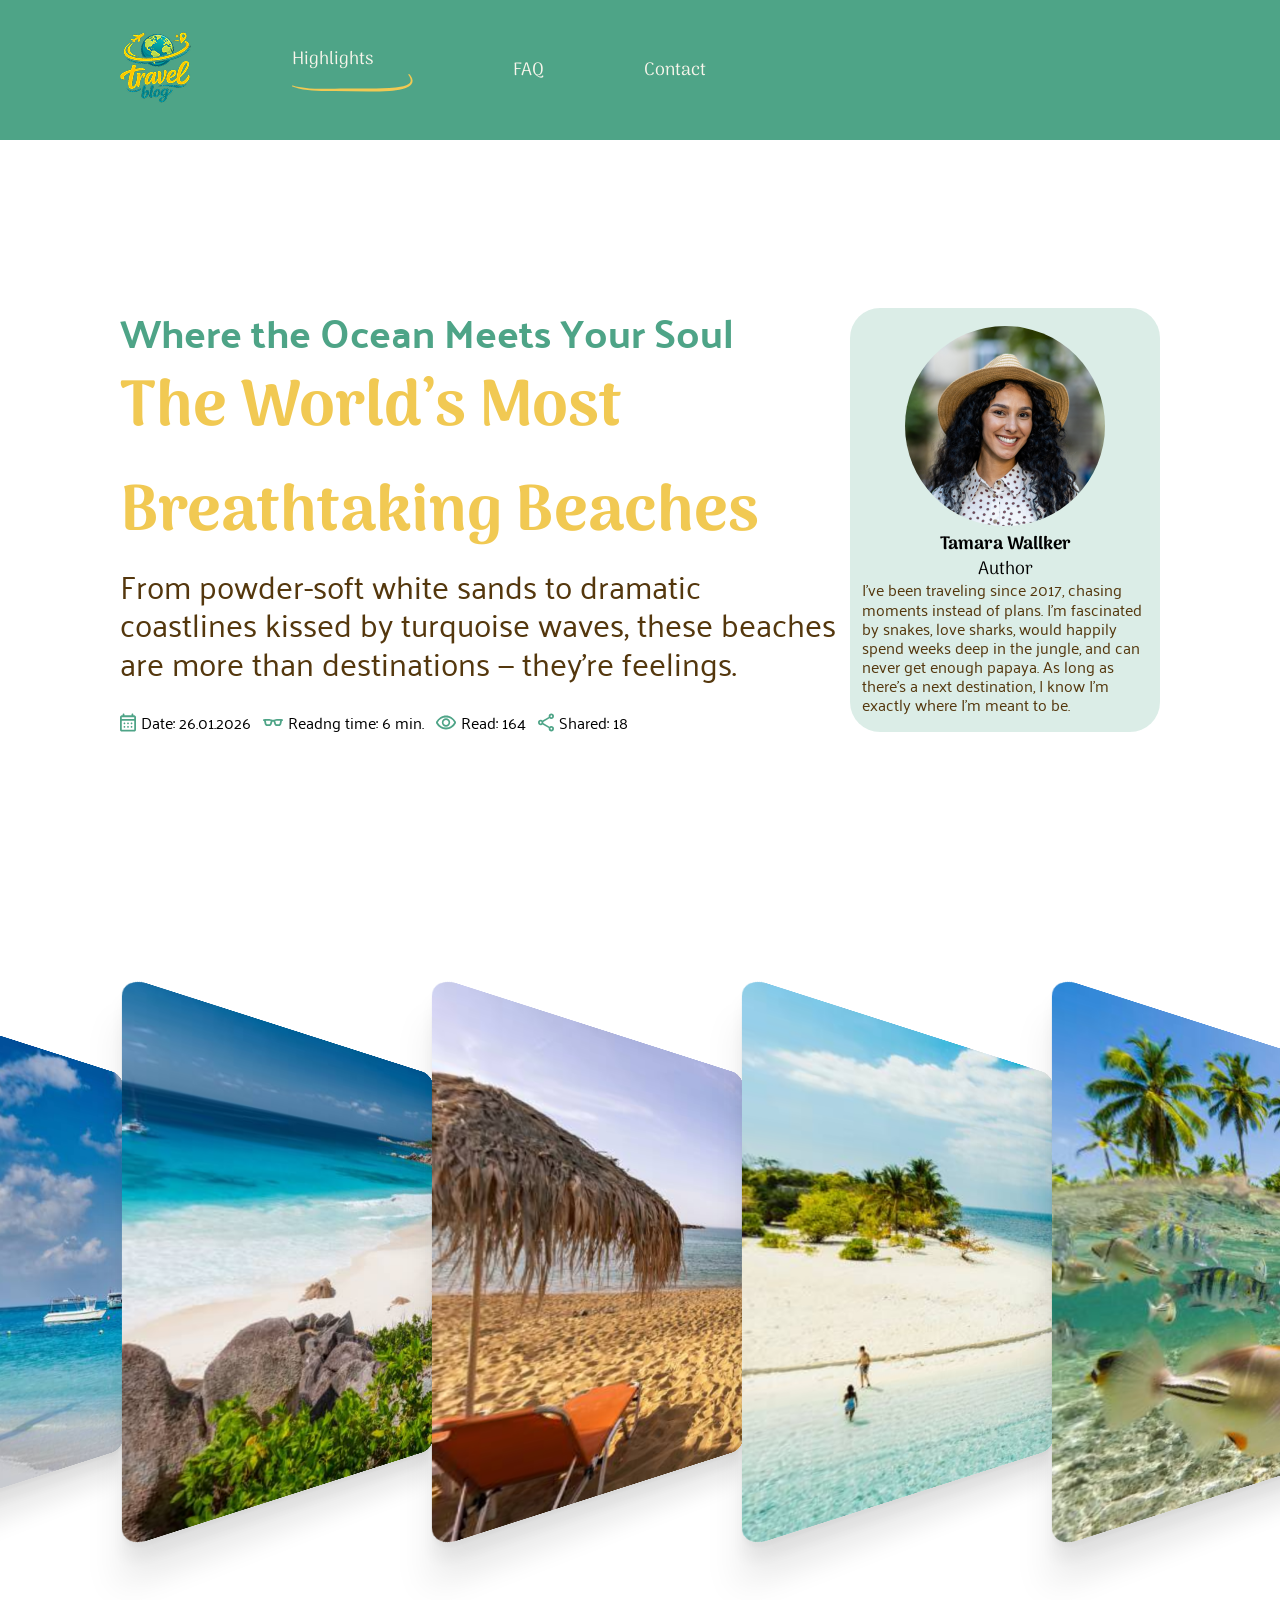
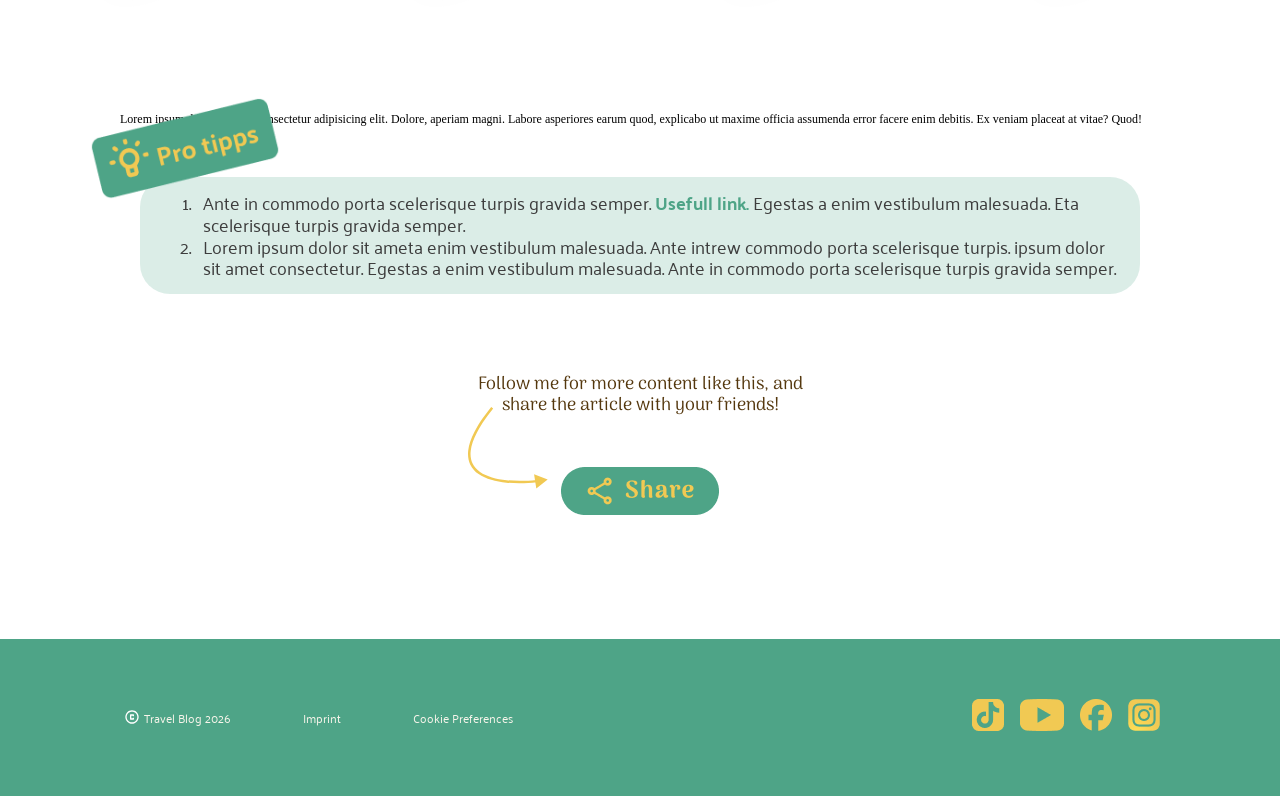
==== carousel.html @ 70b2d54b "carousel update" ====
<!DOCTYPE html>
<html lang="en">
<head>
    <meta charset="UTF-8">
    <meta name="viewport" content="width=device-width, initial-scale=1.0">
    <title>Carousel</title>
    <link rel="stylesheet" href="./assets/style/standart.css" />
    <link rel="stylesheet" href="./assets/style/fonts.css" />
    <link rel="stylesheet" href="./assets/style/header_footer.css" />
    <link rel="stylesheet" href="./assets/style/carousel.css" />
    <link rel="stylesheet" href="./assets/style/main_page.css" />
    <link rel="stylesheet" href="./assets/style/video.css">
</head>
<body>
    <header class="header_content">
      <nav class="nav_bar">
        <a href="index.html"><img src="./assets/icons/logo 03 1.png" alt="Travelblog_logo" /></a>
        <div class="nav_bar_link">
            <div class="nav_bar_link_container"><a href="#highlights">Highlights</a></div>
            <img src="./assets/icons/hover.svg" alt="">
        </div>
        
        <div class="nav_bar_link_container"><a href="#faq">FAQ</a></div>
        <div class="nav_bar_link_container"><a href="#contact">Contact</a></div>
      </nav>
    </header>
    <main>
        <section class="subscription">
            <div class="headline_carousel">
                <div class="text_carousel">
                    <p class="overline">
                        Where the Ocean Meets Your Soul 
                    </p>
                    <h1>
                        The World’s Most Breathtaking Beaches
                    </h1>
                    <p class="carousel_description">
                        From powder-soft white sands to dramatic coastlines kissed by turquoise waves, these beaches are more than destinations — they’re feelings.
                    </p>
                    <div class="carousel_underline">
                        <div class="carousel_underline_items">
                            <img src="./assets/icons/calendar_month.svg" alt="">
                            <p>Date: 26.01.2026</p>
                        </div>
                        <div class="carousel_underline_items">
                            <img src="./assets/icons/eyeglasses_2.svg" alt="">
                            <p>Readng time: 6 min.</p>
                        </div>
                        <div class="carousel_underline_items">
                            <img src="./assets/icons/visibility.svg" alt="">
                            <p>Read: 164</p>
                        </div>
                        <div class="carousel_underline_items">
                            <img src="./assets/icons/carousel_share.svg" alt="">
                            <p>Shared: 18</p>
                        </div>
                    </div>
                </div>
                <div class="carusel_author">
                    <div>
                        <img src="./assets/img/author.png" alt="">
                        <h4 class="h4_author">Tamara Wallker</h4>
                    </div>
                    <p class="carusel_author_sub">Author</p>
                    <p class="carusel_author_p">I’ve been traveling since 2017, chasing moments instead of plans. 
                    I’m fascinated by snakes, love sharks, would happily spend weeks deep in the jungle, and can never get enough papaya. As long as there’s a next destination, I know I’m exactly where I’m meant to be.</p>
                </div>
            </div>
        </section>
        <section class="section_carousel">
            <div class="carousel">
                <div class="slider_b_element">
                    <img src="./assets/img/carousel/1.jpg" alt="">
                </div>
                <div class="slider_b_element">
                    <img src="./assets/img/carousel/2.jpg" alt="">
                </div>
                <div class="slider_b_element">
                    <img src="./assets/img/carousel/3.jpg" alt="">
                </div>
                <div class="slider_b_element">
                    <img src="./assets/img/carousel/4.jpg" alt="">
                </div>
                <div class="slider_b_element">
                    <img src="./assets/img/carousel/5.jpg" alt="">
                </div>
            </div>
        </section>
        <section>
            <p>Lorem ipsum dolor sit amet consectetur adipisicing elit. Dolore, aperiam magni. Labore asperiores earum quod, explicabo ut maxime officia assumenda error facere enim debitis. Ex veniam placeat at vitae? Quod!</p>
        </section>   
        <section>
            
        </section> 
        <section class="video_tipps">
            <div class="video_tipps_textbox">

                <img src="./assets/img/pro_tipps.png" alt="tipps_icon">

                <div class="video_tipps_list">
                    <ol>
                        <li>Ante in commodo porta scelerisque turpis gravida semper. <span><a href="">Usefull
                                    link.</a></span> Egestas a enim
                            vestibulum malesuada. Eta scelerisque turpis gravida semper.</li>
                        <li>Lorem ipsum dolor sit ameta enim vestibulum malesuada. Ante intrew commodo porta scelerisque
                            turpis. ipsum dolor sit amet consectetur. Egestas a enim vestibulum malesuada. Ante in
                            commodo porta scelerisque turpis gravida semper.</li>
                    </ol>
                </div>
            </div>

            <section class="video_share">
                <div>
                    <p>
                        Follow me for more content like this, and <br />
                        share the article with your friends!
                    </p>
                    <div class="video_share_info">
                        <img src="assets/icons/arrow.svg" alt="share arrow" />
                        <a href=""><img src="./assets/icons/share_button.png" alt="share_icon"></a>

                    </div>
                </div>
                
            </section>
        
    </main>
    <footer class="footer_content">
        <div class="footer_imprint">
            <img src="./assets/icons/copyright.svg" alt="copyright_icon" />
            <div class="footer_imprint_text">
            <p>Travel Blog 2026</p>
            <a href="imprint.html">Imprint</a>
            <a href="">Cookie Preferences</a>
            </div>
        </div>

        <div class="footer_socialmedia">
            <a href="https://www.tiktok.com/de-DE/" target="blank"
            ><img src="./assets/icons/Tiktok_icon 1.png" alt="tiktok_icon"
            /></a>
            <a href="https://www.youtube.com/" target="blank"
            ><img src="./assets/icons/youtube.png" alt="youtube_icon"
            /></a>
            <a href="https://www.facebook.com/" target="blank"
            ><img src="./assets/icons/facebook.png" alt="facebook_icon"
            /></a>
            <a href="https://www.instagram.com/" target="blank"
            ><img
                src="./assets/icons/Instagram_logo_2016 1.png"
                alt="instagram_icon"
            /></a>
        </div>
    </footer>
</body>
</html>
---- assets/style/standart.css ----
:root {
  --primary-green-color: rgba(78, 164, 135, 1);
  --secondary-yellow-color: rgba(241, 201, 83, 1);
  --background-green: rgba(78, 164, 135, 0.2);
  --font-color-gray: rgba(84, 55, 13, 1);
  --font-color-brown: rgba(61, 61, 61, 1);
  --background-color: rgba(255, 255, 255, 1);
  --button-color: rgba(115, 115, 115, 1);
}

* {
  margin: 0;
  box-sizing: border-box;
  scroll-behavior: smooth;
 
}

html {
  font-size: 16px;
}

body {
  height: 100vh;
  --sb-track-color: #1b1103;
  --sb-thumb-color: #4ea487;
  --sb-size: 10px;
}

body::-webkit-scrollbar {
  width: var(--sb-size);
}

body::-webkit-scrollbar-track {
  background: var(--sb-track-color);
  border-radius: 5px;
}

body::-webkit-scrollbar-thumb {
  background: var(--sb-thumb-color);
  border-radius: 5px;
  border: 1px solid #f1c953;
}
---- assets/style/fonts.css ----
/* arima-regular - latin */
@font-face {
  font-display: swap; /* Check https://developer.mozilla.org/en-US/docs/Web/CSS/@font-face/font-display for other options. */
  font-family: 'Arima';
  font-style: normal;
  font-weight: 400;
  src: url('/assets/fonts/arima-v7-latin-regular.woff2') format('woff2'); /* Chrome 36+, Opera 23+, Firefox 39+, Safari 12+, iOS 10+ */
}
/* arima-700 - latin */
@font-face {
  font-display: swap; /* Check https://developer.mozilla.org/en-US/docs/Web/CSS/@font-face/font-display for other options. */
  font-family: 'Arima';
  font-style: normal;
  font-weight: 700;
  src: url('/assets/fonts/arima-v7-latin-700.woff2') format('woff2'); /* Chrome 36+, Opera 23+, Firefox 39+, Safari 12+, iOS 10+ */
}
/* palanquin-regular - latin */
@font-face {
  font-display: swap; /* Check https://developer.mozilla.org/en-US/docs/Web/CSS/@font-face/font-display for other options. */
  font-family: 'Palanquin';
  font-style: normal;
  font-weight: 400;
  src: url('/assets/fonts/palanquin-v17-latin-regular.woff2') format('woff2'); /* Chrome 36+, Opera 23+, Firefox 39+, Safari 12+, iOS 10+ */
}
/* palanquin-500 - latin */
@font-face {
  font-display: swap; /* Check https://developer.mozilla.org/en-US/docs/Web/CSS/@font-face/font-display for other options. */
  font-family: 'Palanquin';
  font-style: normal;
  font-weight: 500;
  src: url('/assets/fonts/palanquin-v17-latin-500.woff2') format('woff2'); /* Chrome 36+, Opera 23+, Firefox 39+, Safari 12+, iOS 10+ */
}
/* palanquin-700 - latin */
@font-face {
  font-display: swap; /* Check https://developer.mozilla.org/en-US/docs/Web/CSS/@font-face/font-display for other options. */
  font-family: 'Palanquin';
  font-style: normal;
  font-weight: 700;
  src: url('/assets/fonts/palanquin-v17-latin-700.woff2') format('woff2'); /* Chrome 36+, Opera 23+, Firefox 39+, Safari 12+, iOS 10+ */
}
/* palanquin-dark-regular - latin */
@font-face {
  font-display: swap; /* Check https://developer.mozilla.org/en-US/docs/Web/CSS/@font-face/font-display for other options. */
  font-family: 'Palanquin Dark';
  font-style: normal;
  font-weight: 400;
  src: url('/assets/fonts/palanquin-dark-v17-latin-regular.woff2') format('woff2'); /* Chrome 36+, Opera 23+, Firefox 39+, Safari 12+, iOS 10+ */
}
/* palanquin-dark-600 - latin */
@font-face {
  font-display: swap; /* Check https://developer.mozilla.org/en-US/docs/Web/CSS/@font-face/font-display for other options. */
  font-family: 'Palanquin Dark';
  font-style: normal;
  font-weight: 600;
  src: url('/assets/fonts/palanquin-dark-v17-latin-600.woff2') format('woff2'); /* Chrome 36+, Opera 23+, Firefox 39+, Safari 12+, iOS 10+ */
}
---- assets/style/header_footer.css ----
header {
  display: flex;
  justify-content: flex-start;
  background-color: var(--primary-green-color);
  width: 100%;
  padding: 32px 120px;
}

.nav_bar {
  display: flex;
  align-items: center;
  gap: 100px;
  z-index: 1;
}

.nav_bar_link_container a {
  width: 100%;
  font-family: "Arima";
  font-size: 1.5rem;
  color: rgba(248, 245, 235, 1);
  text-decoration: none;
  position: relative;
  transition-duration: 1s;
}

.nav_bar a:hover {
  color: var(--secondary-yellow-color);
}

/* .nav_bar a:hover ~ .img_hover {
  opacity: 1;
}

.nav_bar > img {
  height: 72px;
  transition: all 1s ease-in;
}

.img_hover {
  z-index: 0;
  transform: rotatey(180deg) scale(1.3) translateX(-8px) translateY(-15px);
  opacity: 0;
  } */

footer {
  display: flex;
  justify-content: space-between;
  background-color: var(--primary-green-color);
  width: 100%;
  padding: 60px 120px;
}

.footer_imprint {
  display: flex;
  align-items: center;
}

.footer_imprint>img {
  height: 24px;
  padding: 4px;
}

.footer_imprint_text {
  display: flex;
  gap: 72px;
}

.footer_imprint_c {
  display: flex;
  gap: 8px;
}

.footer_imprint_text p {
  font-family: "Palanquin";
  color: rgba(248, 245, 235, 1);
  white-space: nowrap;
  font-size: 1rem;
}

.footer_imprint_text>a {
  font-family: "Palanquin";
  color: rgba(248, 245, 235, 1);
  white-space: nowrap;
  font-size: 1rem;
  text-decoration: none;
}

.footer_socialmedia {
  display: flex;
  gap: 16px;
}

.footer_responsive {
  display: none;
  position: sticky;
  width: 100%;
  bottom: 0;
  display: none;
  z-index: 1;
}

@media screen and (min-width: 1440px) {
  .header_content {
    padding: 32px max(120px, calc(50% - 720px));
  }

  .footer_content {
    padding: 60px max(120px, calc(50% - 720px));
  }
}

@media screen and (min-width: 1001px) and (max-width: 1280px) {}

@media screen and (min-width: 780px) and (max-width: 1000px) {
  .footer_imprint_text {
    gap: 36px;
  }

  .footer_content {
    padding: 30px 60px;
  }
}

@media screen and (min-width: 480px) and (max-width: 779px) {
  .header_content {
    padding: 24px 30px;
    justify-content: center;
    align-items: center;
  }

  .nav_bar_link_container {
    display: none;
  }

  .footer_imprint_text {
    flex-direction: column-reverse;
    gap: 8px;
  }

  .footer_imprint {
    display: flex;
    justify-content: flex-start;
    align-items: flex-end;
  }

  .footer_content {
    padding: 24px 30px;
    align-items: flex-end;
  }

  .footer_responsive {
    display: flex;
    justify-content: space-between;
    align-items: center;
    background-color: var(--secondary-yellow-color);
    padding: 24px 30px;
  }
}

@media screen and (max-width: 478px) {
  .header_content {
    padding: 16px 5px;
    justify-content: center;
    align-items: center;
  }

  .nav_bar img {
    height: 56px;
  }

  .nav_bar_link_container {
    display: none;
  }

  .footer_imprint_text {
    flex-direction: column-reverse;
    gap: 8px;
  }

  .footer_imprint {
    display: flex;
    justify-content: flex-start;
    align-items: flex-end;
  }

  .footer_content {
    padding: 30px 24px;
    align-items: flex-end;
    gap: 5px;
  }

  .footer_content p {
    font-size: 12px;
  }

  .footer_content a {
    font-size: 12px;
  }

  .footer_content img {
    height: 24px;
    width: auto;
  }

  .footer_socialmedia {
    display: flex;
    gap: 8px;

  }

  .footer_responsive {
    display: flex;
    justify-content: space-between;
    align-items: center;
    background-color: var(--secondary-yellow-color);
    padding: 24px 30px;
  }

  .footer_responsive img {
    height: 40px;
  }
}
---- assets/style/carousel.css ----
.subscription {
    display: flex;
    flex-direction: column;
    justify-content: center;
    align-items: center;
    max-width: 1440px;
    padding: 80px 0;
}

.subscription h1 {
    font-family: 'Arima';
    color: var(--secondary-yellow-color);
    font-size: 64px;
    font-weight: 700;
}

.headline_carousel {
    display: flex;
    flex-direction: row;
    justify-content: center;
    gap: 8px;
}
.overline {
    font-family: 'Palanquin';
    font-size: 40px;
    font-weight: 600;
    color: var(--primary-green-color);
    line-height: 1.2;
}
.h4_author {
    font-family: 'Arima';
    font-size: 18px;
    font-weight: 700;
    text-align: center;
}

.carousel_description {
    font-family: 'Palanquin';
    font-size: 32px;
    font-weight: 400;
    line-height: 1.2;
    color: var(--font-color-gray);
}

.text_carousel {
    width: 70%;
}
.carousel_underline {
    display: flex;
    flex-direction: row;
    justify-content: flex-start;
    align-items: flex-end;
    padding-top: 32px;
    gap: 12px;
}
.carousel_underline_items {
    display: flex;
    flex-direction: row;
    gap: 5px;
}
.carousel_underline_items p {
     font-family: 'Palanquin';
     font-size: 16px;
     font-weight: 400;
     line-height: 1.2;
}
.carusel_author {
    display: flex;
    flex-direction: column;
    justify-content: center;
    align-items: center;
    width: 30%;
    padding: 12px;

    background-color: rgba(78, 164, 135, 0.2);
    border-radius: 30px;
}
.carusel_author_p {
    font-family: 'Palanquin';
    font-size: 16px;
    font-weight: 400;
    line-height: 1.2;
    color: var(--font-color-gray);
}
.carusel_author_sub {
    font-family: 'Arima';
    font-size: 18px;
    font-weight: 400;
    line-height: 1.2;
    text-align: center;
}

.carusel_author img {
    width: 200px;
    height: 200px;
    border-radius: 50%;
}

/* Carousel */

.carousel {
    display: flex;
    justify-content: center;
    align-items: center;
    gap: 10px;

    height: 100vh;
}
.slider_b{
    height: 300px;

    display: flex;

}

.slider_b_element{
    z-index: 1;
    width: 300px;
    height: 440px;
    border-radius: 16px;
    

    box-shadow: 0px 4px 3px rgba(3, 7, 18, 0.03),
        0px 14px 11px rgba(3, 7, 18, 0.05),
        0px 32px 24px rgba(3, 7, 18, 0.08);




    transform: perspective(250px) rotateY(20deg) translateX(-20px);
    transform-origin: 50% 50%;

    transition: all 250ms ease-in-out;
}

.slider_b_element:hover{
    
    z-index: 2;
    transform: perspective(250px) rotateY(0deg) translateX(0px) scaleX(1.5) scaleY(1.2);
}

.slider_b_element:hover~.slider_b_element{
    
    transform: perspective(250px) rotateY(-20deg) translateX(20px);
}

.slider_b_element img {
    width: 300px;
    height: 440px;
    border-radius: 16px;
}
---- assets/style/main_page.css ----
main {
  display: flex;
  flex-direction: column;
  padding: 88px 120px 120px 120px;
}

h2 {
    font-family: 'Arima';
    font-weight: 700;
    font-size: 52px;
    color: var(--primary-green-color);
}

h3 {
  font-family: "Arima";
  font-weight: 700;
  color: var(--font-color-gray);
  font-size: 3.75rem;
}
.header_pic {
  width: 100%;
  display: flex;
  flex-direction: column;
  padding: 0px max(0px, calc(50% - 720px));
}
.header_pic_wrapper {
  position: relative;
  overflow: hidden;
  height: 515px;
}

.header_pic_wrapper img {
  position: absolute;
  transition: transform 3s cubic-bezier(0,-0.3, 0, 0.88);
}
.landing_page_text {
  position: absolute;
  transition: transform 1s cubic-bezier(0,-0.3, 0, 0.88);
}

.landing_page_text {
  top: 50%;
  left: 50%;
  transform: translate(-50%, 200%);
  animation: slideInText 2s forwards 0.5s;
  z-index: 10;
}

.circle{
  position: absolute;
  top: 270px;
  left: 430px;
  transform: translate(0px, 270px);
  animation: 
    circle 4s forwards 5s,
    circle_rotation 3s cubic-bezier(0.35, 0.57, 0.41, 0.63) 9s infinite;
  z-index: 15;
}


.moon {
  visibility: hidden;
  opacity: 0;
  width: 50px;
  position: absolute;
  top: 327px;
  left: 486px;
  animation: moon 1s forwards 8s;
  animation-duration: 5s;
  z-index: 16;
}

@keyframes moon {
  to {
   visibility: visible;
    opacity: 1;
  }
}


@keyframes circle {
  to {
    transform: translate(0px, 0px);
  }
}
@keyframes circle_rotation {
   from {
    transform: rotate(0deg);
  }
  to {
    transform: rotate(360deg);
  }
}

@keyframes slideInText {
  to {
    transform: translate(-50%, -50%);
  }
}

.landing_page_text {
  animation:
    slideInText 1s forwards 0.5s,
    shiftLeftText 2s forwards 4s;
}
.bild_gelb_2 {
  position: absolute;
  top: -10px;
  z-index: 5;
  opacity: 1;
  animation: fadeout 4s forwards 4s;
}
.bild_gelb_3 {
  position: absolute;
  top: -55px;
  left: 0;
  z-index: 4;
  animation: fadein 1s forwards 5s;
}
.bild_gelb_4 {
  z-index: 1;
  transform: translateY(-30px);
}

@keyframes fadein {
  0% {
    transform: translateY(0px);
  }
  100% {
    transform: translateY(+30px);
  }
}

@keyframes fadeout {
  0% {
    transform: translateY(-20px);
    opacity: 1;
  }
  50% {
    transform: translateX(-60%);
    opacity: 1;
  }
  100% {
    transform: translate(-60%, -100px);
    opacity: 0; 
  }
}

@keyframes shiftLeftText {
  from { transform: translate(-50%, -50%); }
  to { transform: translate(-180%, -50%); } 
}


.landing_page_text {
  position: absolute;
  top: 50%;
  left: 50%;
  z-index: 5;
  width: 345px;
}
.landing_page_text > p {
  font-family: "Palanquin";
  color: var(--font-color-gray);
  font-size: 1.75rem;
  line-height: 1.1;
}

.faq_heading {
  display: flex;
  justify-content: center;
  align-items: center;
  padding: 0px 56px;
  gap: 16px;
}

.faq_heading > img {
  width: 48px;
}

.faq_wrapper {
  display: flex;
  flex-direction: column;
  padding: 48px 0px;
  gap: 32px;
}

.faq_box {
  display: flex;
  flex-direction: column;
  background-color: var(--secondary-yellow-color);
  border-radius: 12px;
  padding: 16px 14px;
}

.faq_box > summary {
  width: 100%;
  font-family: "Palanquin";
  font-size: 1.5rem;
  font-weight: bold;
  color: var(--font-color-gray);

  display: flex;
  justify-content: space-between;
}

details[open] img {
  transform: rotate(-180deg);
  transition: transform 0.5s ease;
}

.faq_box > p {
  font-family: "Palanquin";
  color: var(--font-color-gray);
  background-color: white;
  font-size: 1rem;
  font-weight: 500;
  padding: 4px 10px;
  border-radius: 5px;
}

summary>p{
  padding: 0px 10px ;
}


.contact_form {
  display: flex;
  flex-direction: column;
  justify-content: center;
  align-items: center;
  padding: 56px 35px 0;
}

.heading_contact {
  display: flex;
  justify-content: center;
  align-items: center;
  gap: 16px;

  padding: 0 56px;
}

.heading_contact img {
  /* border: 1px solid var(--secondary-yellow-color);
  padding: 5px; */
  width: 48px;
  height: auto;
}

.heading_contact p {
  font-size: clamp(2rem, 5vw, 3.5rem);
  color: var(--primary-green-color);
  font-family: "Arima";
  font-style: normal;
  font-weight: 700;
}



.contact_form_inputs {
  width: 100%;
  position: relative;
  display: flex;
  flex-direction: column;
  gap: 16px;
}
.contact_inputs {
  width: 100%;
  display: flex;
  flex-direction: row;
  justify-content: space-between;
  gap: 17px;
}

.input {
  display: flex;
  flex-direction: row;
  justify-content: space-between;
  gap: 46px;
  width: 100%;
}

.input_form {
  display: flex;
  flex-direction: column;
  gap: 8px;
  width: 100%;
}

.info {
  line-height: 110%;
  padding: 16px 0 56px 0;

  font-family: "Palanquin";
  font-size: 1.5rem;
  font-weight: 500;
  color: var(--font-color-gray);
  text-align: center;
}

label {
  font-family: "Palanquin";
  font-weight: 500;
  font-size: 1.5rem;
  color: var(--font-color-gray);
}

textarea {
  resize: none;
  width: 100%;
  height: 50px;
  outline: none;
  caret-color: var(--primary-green-color);
  caret-animation: manual;

  font-family: "Palanquin";
  font-weight: 500;
  color: var(--primary-green-color);
  font-size: 1.5rem;
  line-height: 150%;

  border: none;
  border-bottom: 1px solid var(--font-color-gray);
}

.container {
  display: grid;
  grid-template-areas:
    "input label"
    ". p";
  grid-template-columns: 1em auto;
  row-gap: 8px;
  margin-left: auto;
  margin-right: auto;
  width: 100%;
  height: 70px;

  gap: 15px;
}

.container label {
  font-family: "Palanquin";
  font-weight: 400;
  font-size: 1rem;
  color: rgba(84, 55, 13, 1);
  grid-area: label;
}

.container p {
  font-family: "Palanquin";
  font-weight: 400;
  font-size: 14px;
  color: rgba(185, 16, 47, 1);
  grid-area: p;

  display: none;
}

.container a {
  color: var(--primary-green-color);
  text-decoration: none;
}

input[type="checkbox"] {
  appearance: none;
  margin: 0;
  grid-area: input;

  font: inherit;
  color: rgba(84, 55, 13, 1);
  width: 24px;
  height: 24px;
  border: 0.15em solid rgba(84, 55, 13, 1);
  border-radius: 4px;
  transform: translateY(2px);

  display: grid;
  place-content: center;
}

input[type="checkbox"]:not(:disabled):hover {
  box-shadow: inset 2em 3em var(--secondary-yellow-color);
}

input[type="checkbox"]::before {
  content: url(/assets/icons/check.svg);
  width: 24px;
  height: 24px;
  transform: scale(0);
  border-radius: 3px;
  transition: 120ms transform ease-in-out;
  box-shadow: inset 2em 3em var(--primary-green-color);
  display: grid;
  place-content: center;
}

input[type="checkbox"]:checked::before {
  transform: scale(1);
}

form:invalid .error {
  display: block;
}

form:invalid button {
  opacity: 0.3;
  pointer-events: none;
}

s {
  color: var(--primary-green-color);
  font-weight: 500;
  text-decoration: none;
}

.btn {
  display: flex;
  justify-content: center;
  cursor: pointer;
  padding: 40px 0;
}

button[type="submit"] {
  width: 140px;
  height: 50px;
  background-color: white;
  gap: 10px;

  border-radius: 40px;
  border-color: rgba(48, 48, 48, 0.5);

  padding: 10px;

  font-family: "Arima";
  color: var(--button-color);
  font-size: 24px;
  font-weight: 700;
  line-height: 100%;

  transition: all 250ms ease-in-out;
}

button:hover {
  border: none;
  background-color: var(--primary-green-color);

  color: var(--secondary-yellow-color);
}

button:active {
  /* https://smoothshadows.com/#djEsMSw1LDAuMyw0LDQsMCwjNGVhNDg3LCNmM2Y0ZjYsI2ZmZmZmZiwy */
  box-shadow:
    0px 0px 0px rgba(78, 164, 135, 0.06),
    0px 1px 1px rgba(78, 164, 135, 0.12),
    0px 1px 1px rgba(78, 164, 135, 0.18),
    0px 3px 3px rgba(78, 164, 135, 0.24),
    0px 4px 4px rgba(78, 164, 135, 0.3);
}

@media screen and (min-width: 1440px) {
  .landing_page {
    padding: 0 max(120px, calc(50% - 720px));
  }

  .header_content {
    padding: 32px max(120px, calc(50% - 720px));
  }

  .main_content {
    padding: 88px max(120px, calc(50% - 720px));
  }

  .footer_content {
    padding: 60px max(120px, calc(50% - 720px));
  }
}

@media screen and (min-width: 1100px) and (max-width: 1254px) {
    @keyframes shiftLeftText {
      from { transform: translate(-50%, -50%); }
      to { transform: translate(-155%, -50%); } 
  }
}

@media screen and (min-width: 930px) and (max-width: 1099px) {
    @keyframes shiftLeftText {
      from { transform: translate(-50%, -50%); }
      to { transform: translate(-130%, -50%); } 
  }
}

@media screen and (min-width: 790px) and (max-width: 929px) {
    @keyframes shiftLeftText {
      from { transform: translate(-50%, -50%); }
      to { transform: translate(-110%, -50%); } 
  }
}

@media screen and (min-width: 610px) and (max-width: 789px) {
    @keyframes shiftLeftText {
      from { transform: translate(-50%, -50%); }
      to { transform: translate(-80%, -80%); } 
  }
}

@media screen and (min-width: 300px) and (max-width: 609px) {
  .bild_gelb_2 {
    display: none;
  }
  .bild_gelb_3 {
    position: absolute;
    top: -25px;
    left: -150px;
    z-index: 4;
    animation: fadein 1s forwards 5s;
    width: 400px;
  }
  .bild_gelb_4 {
    z-index: 1;
    transform: translateY(-30px);
    transform: translateX(-650px);
  }
  .landing_page_text{
    display: none;
  } 
  @keyframes fadein {
    0% {
      transform: translateY(0px);
      transform: translateX(0px);
    }
    100% {
      transform: translateY(0px);
      transform: translateX(0px);
    }
  }
  .circle{
    position: absolute;
    top: 170px;
    left: 100px;
    animation: 
      circle_rotation 3s cubic-bezier(0.35, 0.57, 0.41, 0.63) 1s infinite;
    z-index: 15;
  }


  .moon {
    visibility: hidden;
    opacity: 0;
    width: 50px;
    position: absolute;
    top: 226px;
    left: 156px;
    animation: moon 1s forwards 1s;
    animation-duration: 5s;
    z-index: 16;
  }
}
---- assets/style/video.css ----
.video_main {
    padding: 88px 120px;
}

.video_heading {
    display: flex;
    justify-content: space-between;
}

.video_heading_text {
    display: flex;
    flex-direction: column;
    justify-content: space-between;
    padding-right: 20px;
}

.video_heading_text>h3 {
    font-family: 'Palanquin';
    font-weight: 600;
    font-size: 2.5rem;
    line-height: 120%;
    color: var(--primary-green-color);
}

.video_heading_text>h2 {
    font-family: 'Arima';
    font-weight: 700;
    font-size: 4rem;
    line-height: 120%;
    color: var(--secondary-yellow-color);
}

.video_heading_text>p {
    font-family: 'Palanquin';
    font-weight: 400;
    font-size: 1.75rem;
    line-height: 110%;
    color: var(--font-color-gray);
}

.video_heading_counter {
    display: flex;
    flex-direction: row;
    gap: 6px;
}

.video_heading_counter_wrap {
    display: flex;
    gap: 32px;
    padding-top: 24px;
}

.video_heading_counter_wrap p {
    font-family: 'Palanquin';
    font-weight: 400;
    font-size: 1rem;
    line-height: 120%;
    color: var(--font-color-gray);
}

.video_heading_counter>img {
    width: 16px;
}

.video_heading_about {
    display: flex;
    flex-direction: column;
    align-items: center;
    width: 660px;
    background-color: var(--background-green);
    border-radius: 30px;
    padding: 16px;
}

.video_heading_about>img {
    justify-content: center;
    height: 120px;
    width: 120px;
}

.video_heading_about h3 {
    font-family: 'Arima';
    font-weight: 700;
    font-size: 1.13rem;
    color: var(--font-color-gray);
    text-align: center;
    padding-top: 5px;
}

.video_heading_about h4 {
    font-family: 'Arima';
    font-weight: 400;
    font-size: 1.13rem;
    color: var(--font-color-gray);
    text-align: center;
    padding-bottom: 5px;
}

.video_heading_about p {
    font-family: 'Palanquin';
    font-weight: 400;
    font-size: 1rem;
    color: var(--font-color-gray);
    text-align: left;
    line-height: 120%;
}

.video_video {
    display: flex;
    flex-direction: column;
    padding-top: 80px;
}

.video_video>p {
    font-family: 'Palanquin';
    font-weight: 400;
    font-size: 1.5rem;
    line-height: 120%;
    color: var(--font-color-brown);
}

.video_play {
    display: flex;
    justify-content: center;
    width: 100%;
    padding-top: 80px;
}

.video_play iframe {
    border-radius: 50px;
    height: 520px;
    width: auto;
    aspect-ratio: 16 / 9;
}

.video_writing p {
    font-family: 'Palanquin';
    font-weight: 400;
    font-size: 1.5rem;
    line-height: 120%;
    color: var(--font-color-brown);
    padding: 20px 0px;
}

.video_writing li {
    font-family: 'Palanquin';
    font-weight: 400;
    font-size: 1.5rem;
    line-height: 120%;
    color: var(--font-color-brown);
    padding-left: 8px;
}

.video_writing li::marker {
    font-size: 0.8rem;
}

.video_writing ul {
    padding: 20px 30px;
}

.video_writing {
    padding: 80px 0px;
}

.video_tipps_textbox {
    display: flex;
    flex-direction: column;
    align-items: center;
    position: relative;
    padding: 50px 0px;
}

.video_tipps_textbox img {
    z-index: 2;
    height: auto;
    width: 190px;
    padding-top: 20px;
    position: absolute;
    top: -40px;
    left: 70px;
}


.video_tipps_list {
    background-color: var(--background-green);
    max-width: 1000px;
    border-radius: 30px;
    padding: 15px;
    z-index: 1;
}

.video_tipps_list li {
    font-family: 'Palanquin';
    font-weight: 400;
    font-size: 1.5rem;
    line-height: 120%;
    color: var(--font-color-brown);
    padding: 0px 8px;
}

.video_tipps_list a {
    text-decoration: none;
    font-weight: bold;
    color: var(--primary-green-color);
}


.video_tipps_list li::marker {
    padding-left: 8px;
}

.video_share {
    display: flex;
    justify-content: center;
}

.video_share p {
    font-family: 'Arima';
    font-weight: 500;
    line-height: 120%;
    font-size: 1.5rem;
    color: var(--font-color-gray);
    text-align: center;
    padding: 30px 0px;
}

.video_share_info {
    display: flex;
    justify-content: center;
    align-items: flex-end;
    gap: 16px;
    position: relative;
}

.video_share_info>img {
    width: 80px;
    position: absolute;
    top: -40px;
    left: -10px;
}

.video_share_info>a {
    padding-top: 20px;
}



@media screen and (min-width: 769px) and (max-width: 1280px) {

    html {
        font-size: 12px;
    }

    .video_writing {
        padding: 60px 0px;
    }

    .video_main {
        padding: 80px 120px;
    }

    .video_heading {
        flex-direction: column;
        align-items: center;
    }

    .video_heading_counter_wrap {
        gap: 16px;
        padding: 20px 0px;
        justify-content: center;
        flex-wrap: wrap;
    }

    .video_heading_counter_wrap p {
        font-family: 'Palanquin';
        font-weight: 400;
        font-size: 12px;
        line-height: 120%;
    }

    .video_heading_counter>img {
        width: 16px;
    }

    .video_heading_about {
        max-width: 300px;
    }

    .video_heading_about h3 {
        font-size: 16px;
    }

    .video_heading_about h4 {
        font-size: 16px
    }

    .video_heading_about p {
        font-size: 16px;
        text-align: center;
    }

    .video_play {
        display: flex;
        justify-content: center;
        width: 100%;
        padding-top: 40px;
    }

    .video_play iframe {
        border-radius: 20px;
        height: 350px;
        width: auto;
        aspect-ratio: 16 / 9;
    }

    .video_tipps_textbox img {
        top: -50px;
        left: -30px;
    }
}

@media screen and (min-width: 480px) and (max-width: 768px) {

    html {
        font-size: 10px;
    }

    .video_writing {
        padding: 40px 0px;
    }

    .video_main {
        padding: 70px 30px;
    }

    .video_heading {
        flex-direction: column;
        align-items: center;
    }

    .video_heading_counter_wrap {
        gap: 16px;
        padding: 20px 0px;
        justify-content: center;
        flex-wrap: wrap;
    }

    .video_heading_counter_wrap p {
        font-family: 'Palanquin';
        font-weight: 400;
        font-size: 12px;
        line-height: 120%;
    }

    .video_heading_counter>img {
        width: 16px;
    }

    .video_heading_about {
        max-width: 300px;
    }

    .video_heading_about h3 {
        font-size: 16px;
    }

    .video_heading_about h4 {
        font-size: 16px
    }

    .video_heading_about p {
        font-size: 16px;
        text-align: center;
    }

    .video_play {
        display: flex;
        justify-content: center;
        width: 100%;
        padding-top: 40px;
    }

    .video_play iframe {
        border-radius: 20px;
        height: 250px;
        width: auto;
        aspect-ratio: 16 / 9;
    }

    .video_tipps_textbox img {
        height: auto;
        width: 150px;
        top: -30px;
        left: -10px;
    }

    .video_share_info>img {
        width: 60px;
        position: absolute;
        top: -30px;
        left: -20px;
    }

    .video_share_info>a {
        padding-top: 5px;
    }
}

@media screen and (min-width: 430px) and (max-width: 767px) {

    html {
        font-size: 8px;
    }

    .video_video {
        padding-top: 30px;
    }

    .video_writing {
        padding: 20px 0px;
    }

    .video_main {
        padding: 70px 15px;
    }

    .video_heading {
        flex-direction: column;
        align-items: center;
    }


    .video_heading_counter_wrap {
        gap: 16px;
        padding: 20px 0px;
        flex-wrap: wrap;
    }

    .video_heading_counter_wrap p {
        font-family: 'Palanquin';
        font-weight: 400;
        font-size: 12px;
        line-height: 120%;
    }

    .video_heading_counter>img {
        width: 16px;
    }

    .video_heading_about {
        max-width: 400px;
    }

    .video_heading_about h3 {
        font-size: 16px;
    }

    .video_heading_about h4 {
        font-size: 16px
    }

    .video_heading_about p {
        font-size: 16px;
        text-align: center;
    }

    .video_play {
        display: flex;
        justify-content: center;
        width: 100%;
        padding-top: 20px;
    }

    .video_play iframe {
        border-radius: 20px;
        height: 200px;
        width: auto;
        aspect-ratio: 16 / 9;
    }

    .video_tipps_textbox img {
        height: auto;
        width: 150px;
        top: -30px;
        left: -10px;
    }

    .video_share_info>img {
        width: 40px;
        position: absolute;
        top: -20px;
        left: -10px;
    }

    .video_share_info>a {
        padding-top: 5px;
    }

    .video_share_info>a>img {
        width: 100px;
    }
}

@media screen and (max-width: 429px){

    html {
        font-size: 8px;
    }

    .video_video {
        padding-top: 30px;
    }

    .video_writing {
        padding: 20px 0px;
    }

    .video_main {
        padding: 70px 15px;
    }

    .video_heading {
        flex-direction: column;
        align-items: center;
    }


    .video_heading_counter_wrap {
        gap: 16px;
        padding: 20px 0px;
        flex-wrap: wrap;
    }

    .video_heading_counter_wrap p {
        font-family: 'Palanquin';
        font-weight: 400;
        font-size: 12px;
        line-height: 120%;
    }

    .video_heading_counter>img {
        width: 16px;
    }

    .video_heading_about {
        max-width: 300px;
    }

    .video_heading_about h3 {
        font-size: 16px;
    }

    .video_heading_about h4 {
        font-size: 16px
    }

    .video_heading_about p {
        font-size: 16px;
        text-align: center;
    }

    .video_play {
        display: flex;
        justify-content: center;
        width: 100%;
        padding-top: 20px;
    }

    .video_play iframe {
        border-radius: 20px;
        height: 170px;
        width: auto;
        aspect-ratio: 16 / 9;
    }

    .video_tipps_textbox img {
        height: auto;
        width: 150px;
        top: -30px;
        left: -10px;
    }

    .video_share_info>img {
        width: 40px;
        position: absolute;
        top: -20px;
        left: -10px;
    }

    .video_share_info>a {
        padding-top: 5px;
    }

    .video_share_info>a>img {
        width: 100px;
    }
}

@media screen and (min-width: 1440px) {
    .video_main {
        padding: 80px max(120px, calc(50% - 720px));
    }

}
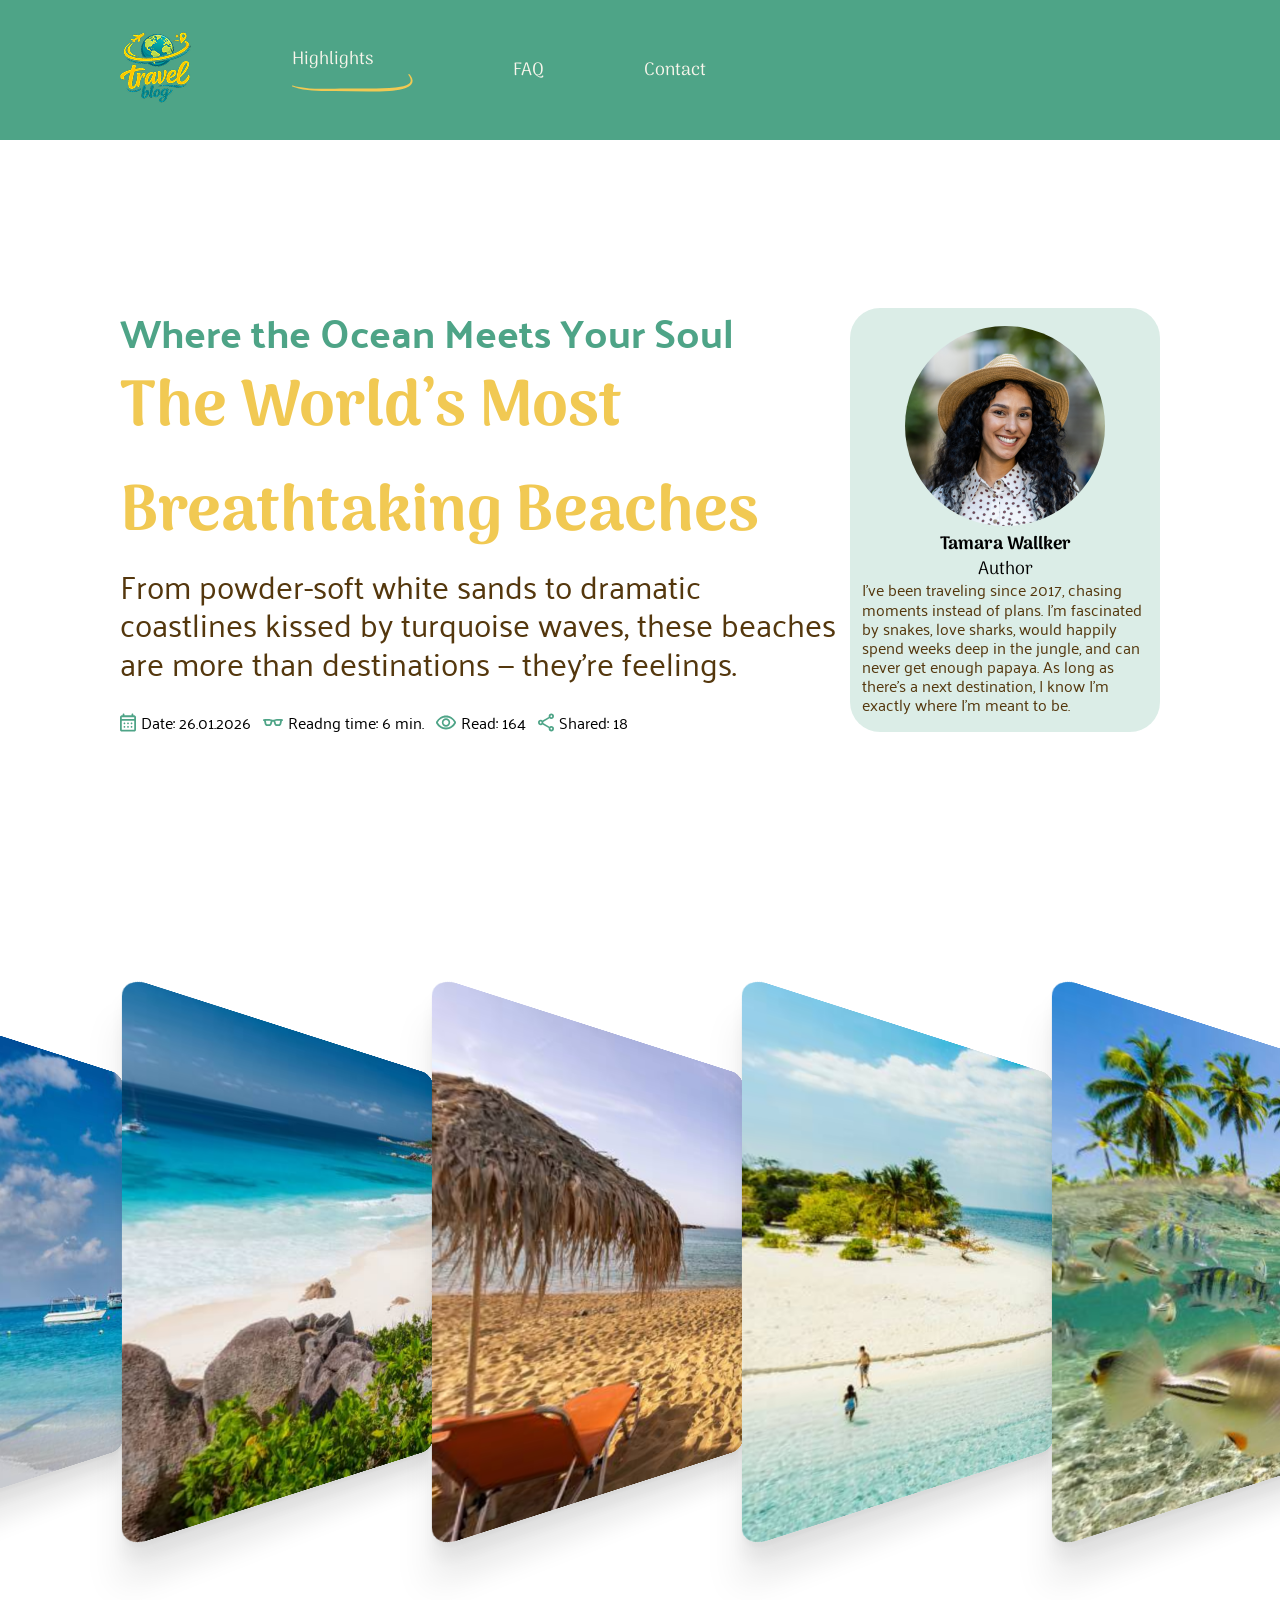
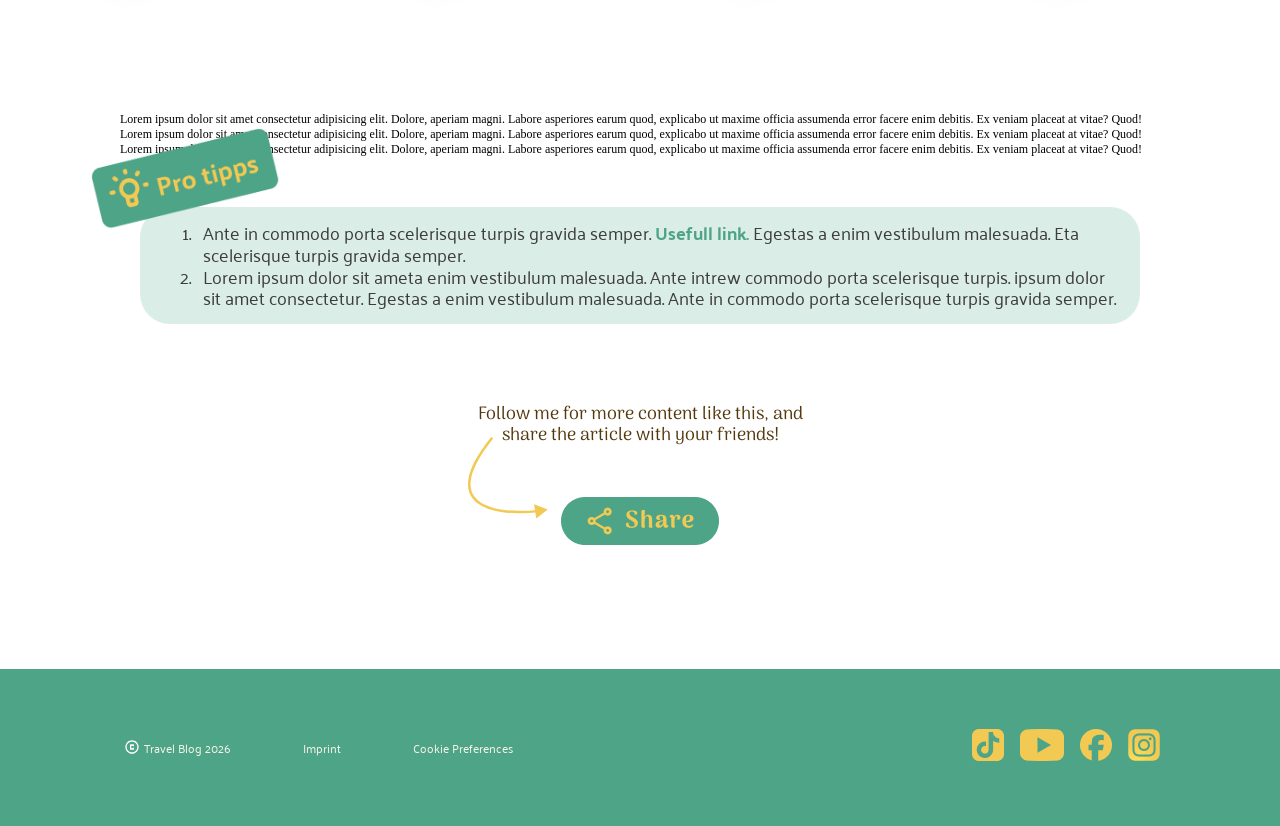
==== commit 03e078ae: "carousel update" ====
--- a/carousel.html
+++ b/carousel.html
@@ -87,10 +87,10 @@
             </div>
         </section>
         <section>
-            <p>Lorem ipsum dolor sit amet consectetur adipisicing elit. Dolore, aperiam magni. Labore asperiores earum quod, explicabo ut maxime officia assumenda error facere enim debitis. Ex veniam placeat at vitae? Quod!</p>
+            <p>Lorem ipsum dolor sit amet consectetur adipisicing elit. Dolore, aperiam magni. Labore asperiores earum quod, explicabo ut maxime officia assumenda error facere enim debitis. Ex veniam placeat at vitae? Quod! Lorem ipsum dolor sit amet consectetur adipisicing elit. Dolore, aperiam magni. Labore asperiores earum quod, explicabo ut maxime officia assumenda error facere enim debitis. Ex veniam placeat at vitae? Quod! Lorem ipsum dolor sit amet consectetur adipisicing elit. Dolore, aperiam magni. Labore asperiores earum quod, explicabo ut maxime officia assumenda error facere enim debitis. Ex veniam placeat at vitae? Quod!</p>
         </section>   
         <section>
-            
+
         </section> 
         <section class="video_tipps">
             <div class="video_tipps_textbox">
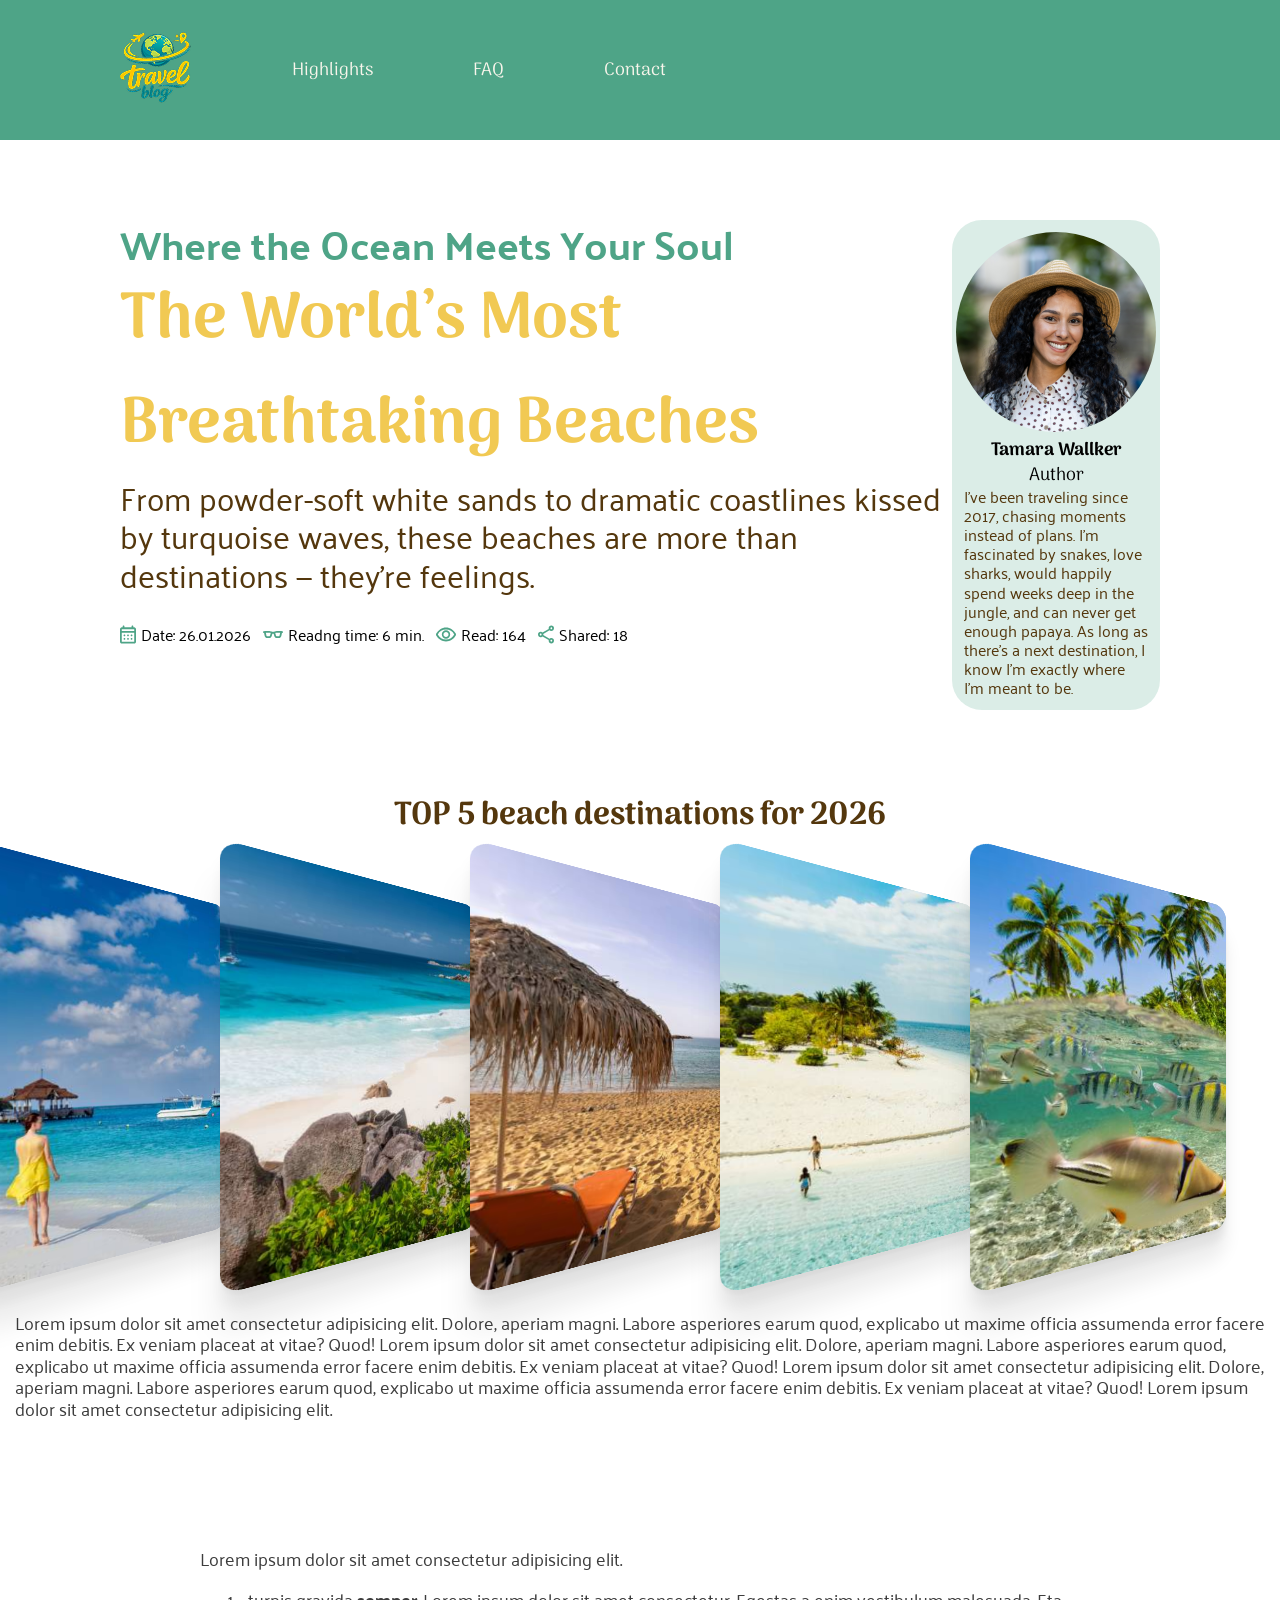
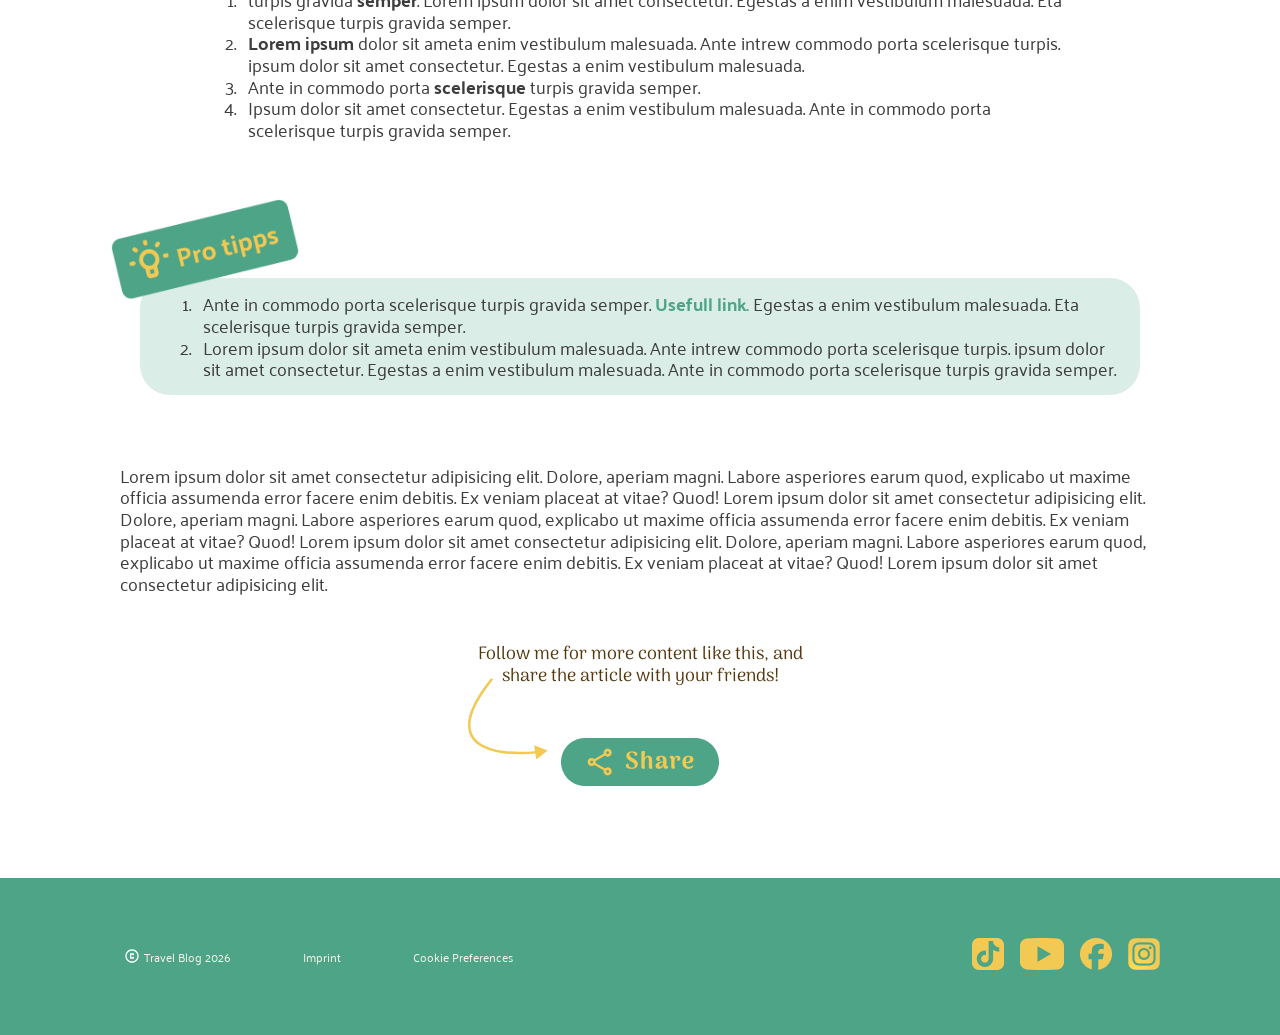
==== commit c305006c: "carousel update" ====
--- a/carousel.html
+++ b/carousel.html
@@ -1,28 +1,25 @@
 <!DOCTYPE html>
-<html lang="en">
+<html lang="de">
 <head>
     <meta charset="UTF-8">
     <meta name="viewport" content="width=device-width, initial-scale=1.0">
     <title>Carousel</title>
+    <link rel="icon" type="image/x-icon" href="./assets/icons/logo 03 1.png" />
+    
     <link rel="stylesheet" href="./assets/style/standart.css" />
     <link rel="stylesheet" href="./assets/style/fonts.css" />
     <link rel="stylesheet" href="./assets/style/header_footer.css" />
     <link rel="stylesheet" href="./assets/style/carousel.css" />
-    <link rel="stylesheet" href="./assets/style/main_page.css" />
     <link rel="stylesheet" href="./assets/style/video.css">
 </head>
 <body>
     <header class="header_content">
-      <nav class="nav_bar">
-        <a href="index.html"><img src="./assets/icons/logo 03 1.png" alt="Travelblog_logo" /></a>
-        <div class="nav_bar_link">
-            <div class="nav_bar_link_container"><a href="#highlights">Highlights</a></div>
-            <img src="./assets/icons/hover.svg" alt="">
-        </div>
-        
-        <div class="nav_bar_link_container"><a href="#faq">FAQ</a></div>
-        <div class="nav_bar_link_container"><a href="#contact">Contact</a></div>
-      </nav>
+        <nav class="nav_bar">
+            <a href="index.html"><img src="./assets/icons/logo 03 1.png" alt="Travelblog_logo" /></a>
+            <div class="nav_bar_link_container"><a href="index.html#highlights">Highlights</a></div>
+            <div class="nav_bar_link_container"><a href="index.html#faq">FAQ</a></div>
+            <div class="nav_bar_link_container"><a href="index.html#contact">Contact</a></div>
+        </nav>
     </header>
     <main>
         <section class="subscription">
@@ -68,6 +65,7 @@
             </div>
         </section>
         <section class="section_carousel">
+            <h2>TOP 5 beach destinations for 2026</h2>
             <div class="carousel">
                 <div class="slider_b_element">
                     <img src="./assets/img/carousel/1.jpg" alt="">
@@ -85,12 +83,18 @@
                     <img src="./assets/img/carousel/5.jpg" alt="">
                 </div>
             </div>
-        </section>
-        <section>
-            <p>Lorem ipsum dolor sit amet consectetur adipisicing elit. Dolore, aperiam magni. Labore asperiores earum quod, explicabo ut maxime officia assumenda error facere enim debitis. Ex veniam placeat at vitae? Quod! Lorem ipsum dolor sit amet consectetur adipisicing elit. Dolore, aperiam magni. Labore asperiores earum quod, explicabo ut maxime officia assumenda error facere enim debitis. Ex veniam placeat at vitae? Quod! Lorem ipsum dolor sit amet consectetur adipisicing elit. Dolore, aperiam magni. Labore asperiores earum quod, explicabo ut maxime officia assumenda error facere enim debitis. Ex veniam placeat at vitae? Quod!</p>
-        </section>   
-        <section>
-
+            <p>Lorem ipsum dolor sit amet consectetur adipisicing elit. Dolore, aperiam magni. Labore asperiores earum quod, explicabo ut maxime officia assumenda error facere enim debitis. Ex veniam placeat at vitae? Quod! Lorem ipsum dolor sit amet consectetur adipisicing elit. Dolore, aperiam magni. Labore asperiores earum quod, explicabo ut maxime officia assumenda error facere enim debitis. Ex veniam placeat at vitae? Quod! Lorem ipsum dolor sit amet consectetur adipisicing elit. Dolore, aperiam magni. Labore asperiores earum quod, explicabo ut maxime officia assumenda error facere enim debitis. Ex veniam placeat at vitae? Quod! Lorem ipsum dolor sit amet consectetur adipisicing elit.</p>
+        </section> 
+        <section class="list">
+            <p>
+                Lorem ipsum dolor sit amet consectetur adipisicing elit.
+            </p>
+            <ol>
+                <li>turpis gravida <strong>semper</strong>.  Lorem ipsum dolor sit amet consectetur. Egestas a enim vestibulum malesuada. Eta scelerisque turpis gravida semper. </li>
+                <li><strong>Lorem ipsum</strong> dolor sit ameta enim vestibulum malesuada. Ante intrew commodo porta scelerisque turpis. ipsum dolor sit amet consectetur. Egestas a enim vestibulum malesuada. </li>
+                <li>Ante in commodo porta <strong>scelerisque</strong> turpis gravida semper. </li>
+                <li>Ipsum dolor sit amet consectetur. Egestas a enim vestibulum malesuada. Ante in commodo porta scelerisque turpis gravida semper. </li>
+            </ol>
         </section> 
         <section class="video_tipps">
             <div class="video_tipps_textbox">
@@ -108,22 +112,23 @@
                     </ol>
                 </div>
             </div>
+        </section>    
+        <section class="end">
+            <p>Lorem ipsum dolor sit amet consectetur adipisicing elit. Dolore, aperiam magni. Labore asperiores earum quod, explicabo ut maxime officia assumenda error facere enim debitis. Ex veniam placeat at vitae? Quod! Lorem ipsum dolor sit amet consectetur adipisicing elit. Dolore, aperiam magni. Labore asperiores earum quod, explicabo ut maxime officia assumenda error facere enim debitis. Ex veniam placeat at vitae? Quod! Lorem ipsum dolor sit amet consectetur adipisicing elit. Dolore, aperiam magni. Labore asperiores earum quod, explicabo ut maxime officia assumenda error facere enim debitis. Ex veniam placeat at vitae? Quod! Lorem ipsum dolor sit amet consectetur adipisicing elit.</p>
+        </section>
+        <section class="video_share">
+            <div>
+                <p>
+                    Follow me for more content like this, and <br />
+                    share the article with your friends!
+                </p>
+                <div class="video_share_info">
+                    <img src="assets/icons/arrow.svg" alt="share arrow" />
+                    <a href=""><img src="./assets/icons/share_button.png" alt="share_icon"></a>
 
-            <section class="video_share">
-                <div>
-                    <p>
-                        Follow me for more content like this, and <br />
-                        share the article with your friends!
-                    </p>
-                    <div class="video_share_info">
-                        <img src="assets/icons/arrow.svg" alt="share arrow" />
-                        <a href=""><img src="./assets/icons/share_button.png" alt="share_icon"></a>
-
-                    </div>
                 </div>
-                
-            </section>
-        
+            </div> 
+        </section>
     </main>
     <footer class="footer_content">
         <div class="footer_imprint">
--- a/assets/style/carousel.css
+++ b/assets/style/carousel.css
@@ -1,10 +1,27 @@
+main {
+    display: flex;
+    flex-direction: column;
+    align-items: center;
+    justify-content: center;
+    padding-left: max(120px, calc((100% - 1440px) / 2));
+    padding-right: max(120px, calc((100% - 1440px) / 2));
+    padding-bottom: 88px;
+}
+
+h2 {
+    font-family: 'Arima';
+    font-weight: 600;
+    font-size: 32px;
+    color: var(--font-color-gray);
+}
+
 .subscription {
     display: flex;
     flex-direction: column;
     justify-content: center;
     align-items: center;
-    max-width: 1440px;
     padding: 80px 0;
+    gap: 20px;
 }
 
 .subscription h1 {
@@ -43,7 +60,7 @@
 }
 
 .text_carousel {
-    width: 70%;
+    width: 80%;
 }
 .carousel_underline {
     display: flex;
@@ -69,7 +86,7 @@
     flex-direction: column;
     justify-content: center;
     align-items: center;
-    width: 30%;
+    width: 20%;
     padding: 12px;
 
     background-color: rgba(78, 164, 135, 0.2);
@@ -97,14 +114,29 @@
 }
 
 /* Carousel */
+.section_carousel {
+    display: flex;
+    flex-direction: column;
+    justify-content: center;
+    align-items: center;
+}
+
+.section_carousel p{
+    font-family: 'Palanquin';
+    font-weight: 400;
+    font-size: 1.5rem;
+    line-height: 120%;
+    color: var(--font-color-brown);
+    padding: 20px 0px;
+}
 
 .carousel {
     display: flex;
     justify-content: center;
     align-items: center;
-    gap: 10px;
-
-    height: 100vh;
+    gap: -30px;
+
+    height: 50vh;
 }
 .slider_b{
     height: 300px;
@@ -115,8 +147,8 @@
 
 .slider_b_element{
     z-index: 1;
-    width: 300px;
-    height: 440px;
+    width: 250px;
+    height: 366px;
     border-radius: 16px;
     
 
@@ -145,7 +177,36 @@
 }
 
 .slider_b_element img {
-    width: 300px;
-    height: 440px;
+    width: 250px;
+    height: 366px;
     border-radius: 16px;
 }
+
+.list {
+    padding: 88px 80px;
+}
+.list p {
+    font-family: 'Palanquin';
+    font-weight: 400;
+    font-size: 1.5rem;
+    line-height: 120%;
+    color: var(--font-color-brown);
+    padding: 20px 0px;
+}
+
+.list li {
+    font-family: 'Palanquin';
+    font-weight: 400;
+    font-size: 1.5rem;
+    line-height: 120%;
+    color: var(--font-color-brown);
+    padding-left: 8px;
+}
+.end p{
+    font-family: 'Palanquin';
+    font-weight: 400;
+    font-size: 1.5rem;
+    line-height: 120%;
+    color: var(--font-color-brown);
+    padding: 20px 0px;
+}
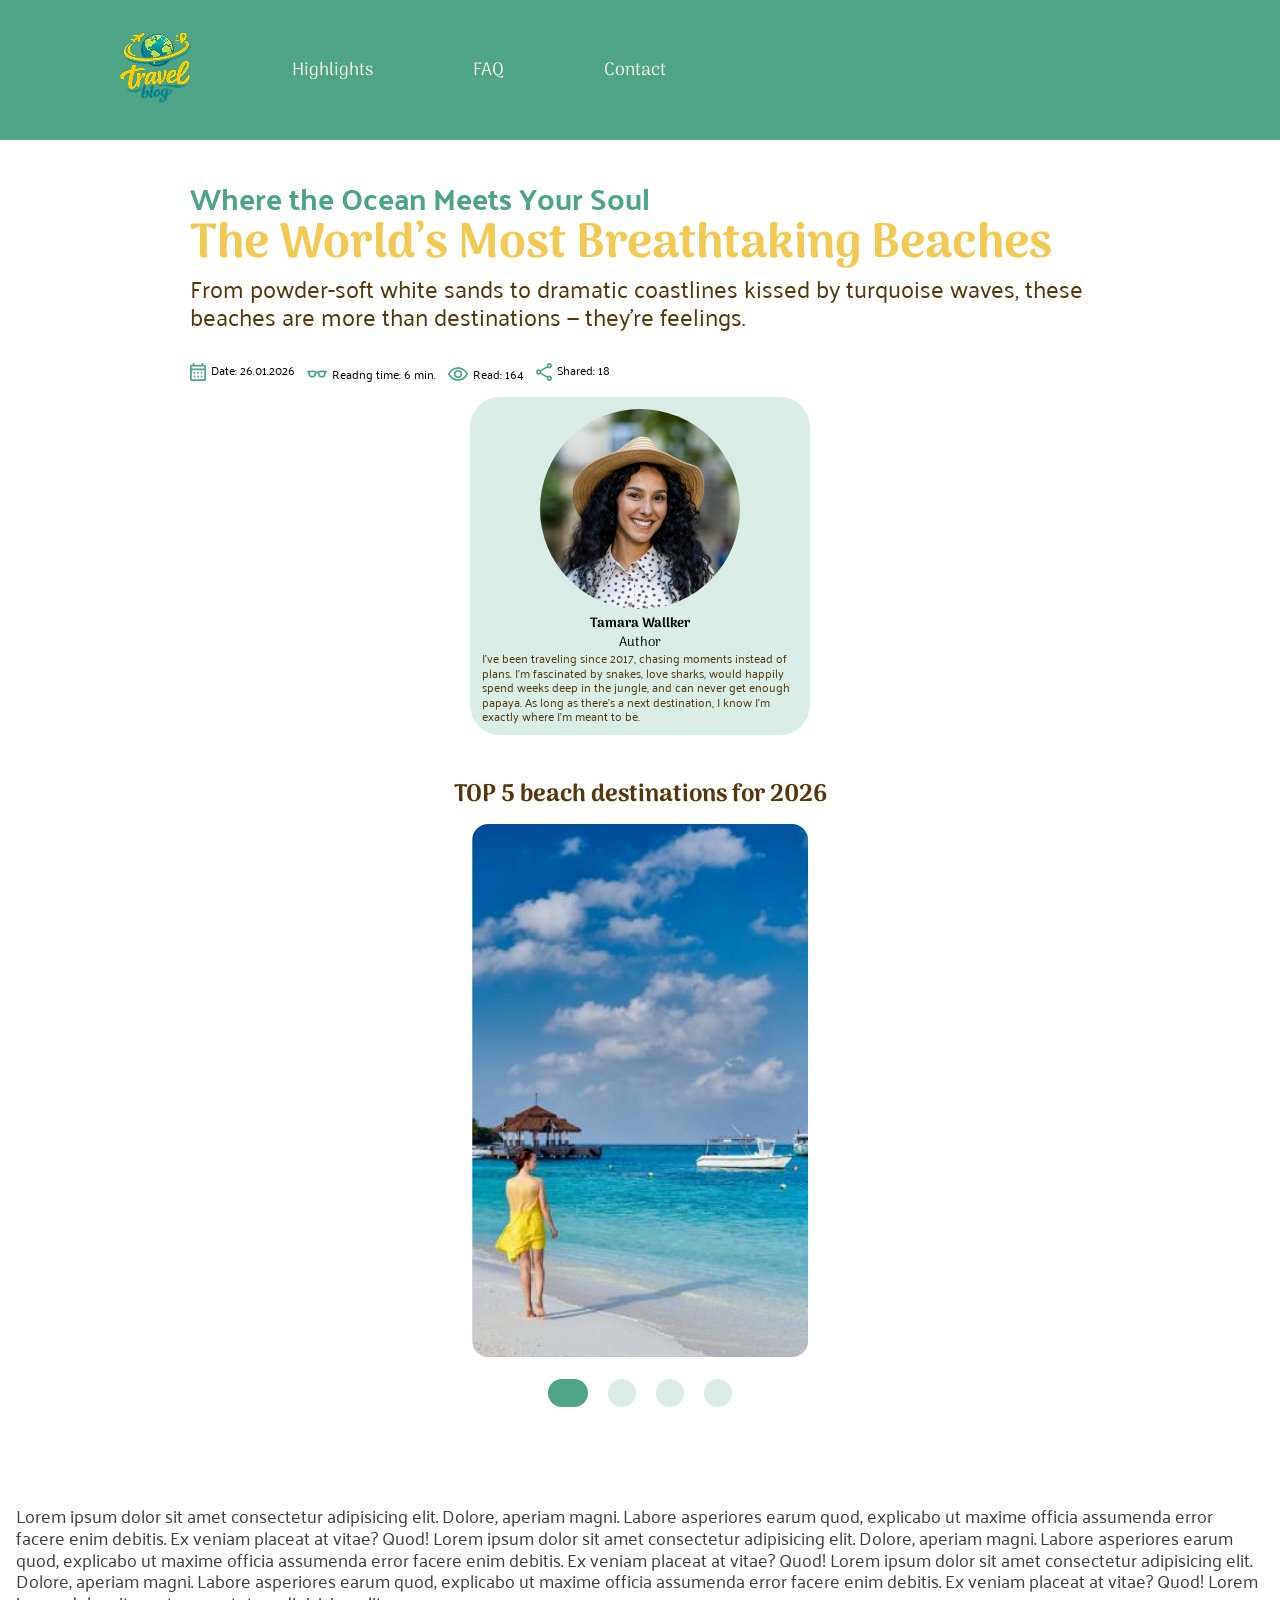
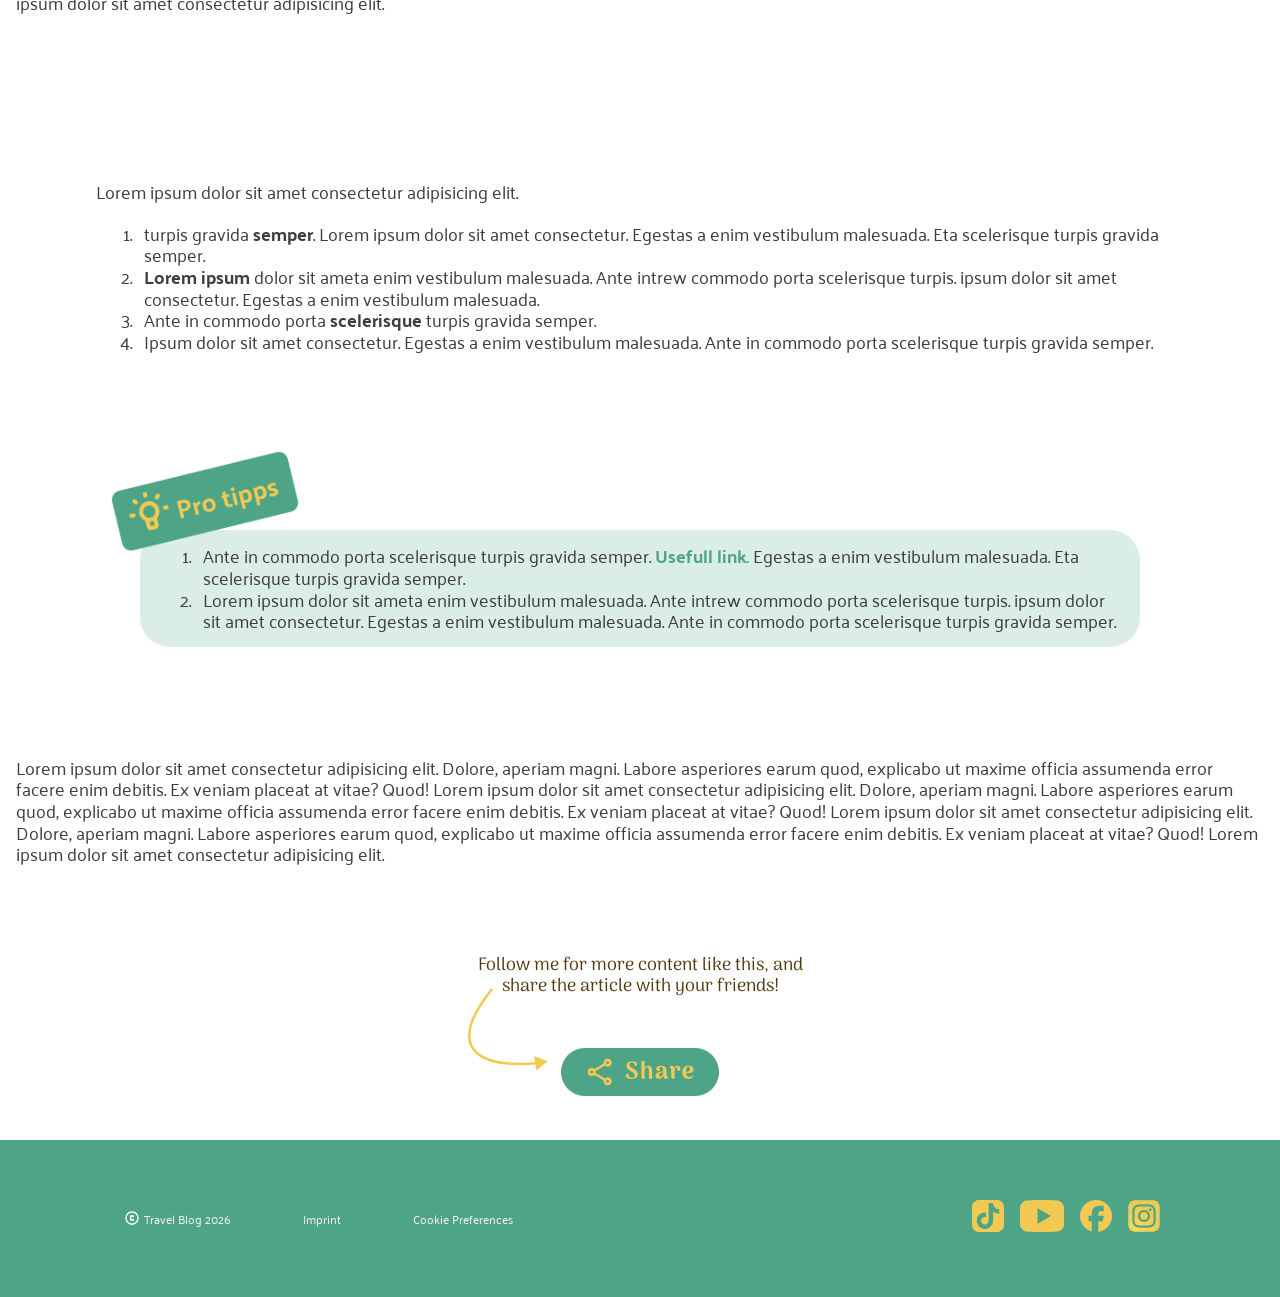
==== commit b8101963: "update carousel" ====
--- a/carousel.html
+++ b/carousel.html
@@ -25,15 +25,18 @@
         <section class="subscription">
             <div class="headline_carousel">
                 <div class="text_carousel">
-                    <p class="overline">
-                        Where the Ocean Meets Your Soul 
-                    </p>
-                    <h1>
-                        The World’s Most Breathtaking Beaches
-                    </h1>
-                    <p class="carousel_description">
-                        From powder-soft white sands to dramatic coastlines kissed by turquoise waves, these beaches are more than destinations — they’re feelings.
-                    </p>
+                    <div>
+                        <p class="overline">
+                            Where the Ocean Meets Your Soul 
+                        </p>
+                        <h1>
+                            The World’s Most Breathtaking Beaches
+                        </h1>
+                        <p class="carousel_description">
+                            From powder-soft white sands to dramatic coastlines kissed by turquoise waves, these beaches are more than destinations — they’re feelings.
+                        </p>
+                    </div>
+                    
                     <div class="carousel_underline">
                         <div class="carousel_underline_items">
                             <img src="./assets/icons/calendar_month.svg" alt="">
@@ -83,8 +86,32 @@
                     <img src="./assets/img/carousel/5.jpg" alt="">
                 </div>
             </div>
+            <div class="headline_highlights">
+
+                <div class="slider">
+                <input type="radio" name="foto" id="img1" checked />
+                <input type="radio" name="foto" id="img2" />
+                <input type="radio" name="foto" id="img3" />
+                <input type="radio" name="foto" id="img4" />
+
+                <div class="bilder-ebene">
+                    <img src="./assets/img/carousel/1.jpg" class="pic1" alt="Beach with boats" />
+                    <img src="./assets/img/carousel/2.jpg" class="pic2" alt="cityview copenhagen" />
+                    <img src="./assets/img/carousel/3.jpg" class="pic3" alt="citybirdview pattaya" />
+                    <img src="./assets/img/carousel/4.jpg" class="pic4" alt="picture from mountain" />
+                </div>
+
+                <div class="controls">
+                    <label for="img1"></label>
+                    <label for="img2"></label>
+                    <label for="img3"></label>
+                    <label for="img4"></label>
+                </div>
+            </div>
+        </section> 
+        <section class="carousel_description_under">
             <p>Lorem ipsum dolor sit amet consectetur adipisicing elit. Dolore, aperiam magni. Labore asperiores earum quod, explicabo ut maxime officia assumenda error facere enim debitis. Ex veniam placeat at vitae? Quod! Lorem ipsum dolor sit amet consectetur adipisicing elit. Dolore, aperiam magni. Labore asperiores earum quod, explicabo ut maxime officia assumenda error facere enim debitis. Ex veniam placeat at vitae? Quod! Lorem ipsum dolor sit amet consectetur adipisicing elit. Dolore, aperiam magni. Labore asperiores earum quod, explicabo ut maxime officia assumenda error facere enim debitis. Ex veniam placeat at vitae? Quod! Lorem ipsum dolor sit amet consectetur adipisicing elit.</p>
-        </section> 
+        </section>
         <section class="list">
             <p>
                 Lorem ipsum dolor sit amet consectetur adipisicing elit.
--- a/assets/style/carousel.css
+++ b/assets/style/carousel.css
@@ -3,16 +3,16 @@
     flex-direction: column;
     align-items: center;
     justify-content: center;
-    padding-left: max(120px, calc((100% - 1440px) / 2));
-    padding-right: max(120px, calc((100% - 1440px) / 2));
+    gap: 40px;
     padding-bottom: 88px;
 }
 
 h2 {
     font-family: 'Arima';
     font-weight: 600;
-    font-size: 32px;
+    font-size: 2rem;
     color: var(--font-color-gray);
+    padding-bottom: 10px;
 }
 
 .subscription {
@@ -20,47 +20,51 @@
     flex-direction: column;
     justify-content: center;
     align-items: center;
-    padding: 80px 0;
     gap: 20px;
 }
 
 .subscription h1 {
     font-family: 'Arima';
     color: var(--secondary-yellow-color);
-    font-size: 64px;
+    font-size: 4rem;
     font-weight: 700;
+    line-height: 120%;
 }
 
 .headline_carousel {
     display: flex;
     flex-direction: row;
     justify-content: center;
-    gap: 8px;
+    flex-wrap: wrap;
+    gap: 16px;
 }
 .overline {
     font-family: 'Palanquin';
-    font-size: 40px;
+    font-size: 2.5rem;
     font-weight: 600;
     color: var(--primary-green-color);
     line-height: 1.2;
 }
 .h4_author {
     font-family: 'Arima';
-    font-size: 18px;
+    font-size: 1.125rem;
     font-weight: 700;
     text-align: center;
 }
 
 .carousel_description {
     font-family: 'Palanquin';
-    font-size: 32px;
+    font-size: 2rem;
     font-weight: 400;
     line-height: 1.2;
     color: var(--font-color-gray);
 }
 
 .text_carousel {
-    width: 80%;
+    display: flex;
+    flex-direction: column;
+    justify-content: space-between;
+    max-width: 900px;
 }
 .carousel_underline {
     display: flex;
@@ -77,7 +81,7 @@
 }
 .carousel_underline_items p {
      font-family: 'Palanquin';
-     font-size: 16px;
+     font-size: 1rem;
      font-weight: 400;
      line-height: 1.2;
 }
@@ -86,7 +90,7 @@
     flex-direction: column;
     justify-content: center;
     align-items: center;
-    width: 20%;
+    width: 340px;
     padding: 12px;
 
     background-color: rgba(78, 164, 135, 0.2);
@@ -94,14 +98,14 @@
 }
 .carusel_author_p {
     font-family: 'Palanquin';
-    font-size: 16px;
+    font-size: 1rem;
     font-weight: 400;
     line-height: 1.2;
     color: var(--font-color-gray);
 }
 .carusel_author_sub {
     font-family: 'Arima';
-    font-size: 18px;
+    font-size: 1.125rem;
     font-weight: 400;
     line-height: 1.2;
     text-align: center;
@@ -137,6 +141,12 @@
     gap: -30px;
 
     height: 50vh;
+}
+.slider {
+  position: relative;
+  width: 100%;
+  max-width: 1200px;
+  height: 533px;
 }
 .slider_b{
     height: 300px;
@@ -151,7 +161,6 @@
     height: 366px;
     border-radius: 16px;
     
-
     box-shadow: 0px 4px 3px rgba(3, 7, 18, 0.03),
         0px 14px 11px rgba(3, 7, 18, 0.05),
         0px 32px 24px rgba(3, 7, 18, 0.08);
@@ -181,6 +190,14 @@
     height: 366px;
     border-radius: 16px;
 }
+.carousel_description_under p{
+    font-family: 'Palanquin';
+    font-weight: 400;
+    font-size: 1.5rem;
+    line-height: 120%;
+    color: var(--font-color-brown);
+    padding: 20px 0px;
+}
 
 .list {
     padding: 88px 80px;
@@ -209,4 +226,266 @@
     line-height: 120%;
     color: var(--font-color-brown);
     padding: 20px 0px;
+}
+
+.header_pic {
+    padding: 0px max(0px, calc(50% - 720px));
+}
+
+.highlights {
+    display: flex;
+    flex-direction: column;
+    align-items: center;
+    justify-content: center;
+    width: 100%;
+}
+
+.headline_highlights {
+    display: flex;
+    flex-direction: column;
+    justify-content: center;
+    align-items: center;
+    padding-bottom: 88px;
+    width: 100%; 
+}
+
+.headline_highlights_h2 {
+    display: flex;
+    flex-direction: row;
+    justify-content: center;
+    align-items: center; 
+    gap: 10px;  
+}
+
+.subheadline {
+    font-family: 'Palanquin';
+    font-size: 1.5rem;
+    font-weight: 500;
+    color: var(--font-color-gray);
+    padding-bottom: 100px;
+    line-height: 1.1;
+    text-align: center;
+    max-width: 980px;
+    color: var(--font-color-gray);
+}
+
+
+
+.slider_description {
+    width: 881px;
+    height: 229px;
+
+    background-color: rgba(255, 255, 255, 0.1);
+    backdrop-filter: blur(10px);
+    border-left: solid 1px rgba(255, 255, 255, 0.5);
+    border-right: solid 1px rgba(255, 255, 255, 0.5);
+
+    padding: 25px;
+}
+
+.slider_description_item h3{
+    font-family: 'Palanquin Dark';
+    font-size: 3rem;
+    font-weight: 600;
+    color: var(--background-color);
+    line-height: 0.9;
+    padding-bottom: 8px;
+}
+
+.slider_description_item p{
+    font-family: 'Palanquin';
+    font-size: 1.75rem;
+    font-weight: 400;
+    color: var(--background-color);
+    line-height: 1.1;
+}
+
+.slider_description_item a{
+    font-family: 'Palanquin';
+    font-size: 1.75rem;
+    font-weight: 400;
+    color: var(--background-color);
+    line-height: 1.1;
+    text-decoration: none;
+}
+
+input[type="radio"] {
+  display: none;
+}
+.bilder-ebene {
+  display: flex;
+  justify-content: center;
+  align-items: center;
+  height: 100%;
+  width: 100%;
+}
+.bilder-ebene img {
+  position: absolute;
+  width: 90%;          
+  max-width: 800px;    
+  height: 100%;
+  object-fit: cover;
+  opacity: 0;
+  transition: opacity 0.5s;
+  border-radius: 16px;
+  left: 50%;           
+  transform: translateX(-50%);
+}
+
+#img1:checked ~ .bilder-ebene .pic1 { 
+    opacity: 1; 
+}
+#img2:checked ~ .bilder-ebene .pic2 { 
+    opacity: 1; 
+}
+#img3:checked ~ .bilder-ebene .pic3 { 
+    opacity: 1; 
+}
+#img4:checked ~ .bilder-ebene .pic4 { 
+    opacity: 1; 
+}
+
+#img1:checked ~ .slider_description #desc1 { 
+    display: unset;
+}
+#img2:checked ~ .slider_description #desc2 { 
+    display: unset;
+}
+#img3:checked ~ .slider_description #desc3 { 
+    display: unset; 
+}
+#img4:checked ~ .slider_description #desc4 { 
+    display: unset; 
+}
+
+.controls {
+  position: absolute;
+  bottom: -50px;
+  width: 100%;
+  display: flex;
+  justify-content: center;
+  gap: 20px;
+}
+
+.controls label {
+  width: 28px;
+  height: 28px;
+  background: var(--background-green);
+  border-radius: 50%;
+  cursor: pointer;
+}
+
+#img1:checked ~ .controls label:nth-child(1),
+#img2:checked ~ .controls label:nth-child(2),
+#img3:checked ~ .controls label:nth-child(3),
+#img4:checked ~ .controls label:nth-child(4)  {
+  width: 40px;  
+  background: var(--primary-green-color);
+  border-radius: 25px;
+}
+
+@media screen and (max-width: 1439px) {
+    .carousel {
+        display: none;
+    }
+    main {
+         padding: 40px max(16px, calc(50% - 720px));
+    }
+}
+
+@media screen and (min-width: 1440px) {
+    .headline_highlights {
+        display: none;
+    }
+    main {
+        padding: 80px max(120px, calc(50% - 720px));
+    }
+}
+
+@media screen and (min-width: 790px) and (max-width: 1216px) {
+    .slider_description {
+        width: 440px;
+        height: 229px;
+        background-color: rgba(255, 255, 255, 0.1);
+        backdrop-filter: blur(10px);
+        border-left: solid 1px rgba(255, 255, 255, 0.5);
+        border-right: solid 1px rgba(255, 255, 255, 0.5);
+        padding: 25px;
+    }
+    .slider_description_item h3 {
+        font-family: 'Palanquin Dark';
+        font-size: 1.75rem;
+        font-weight: 600;
+        color: var(--background-color);
+        
+        padding-bottom: 8px;
+    }
+    .slider_description_item a {
+        font-family: 'Palanquin';
+        font-size: 1.25rem;
+        font-weight: 400;
+        color: var(--background-color);
+        text-decoration: none;
+    }
+    .main {
+        padding-left: 16px;
+        padding-right: 16px;
+    }
+
+    .overline {
+
+    }
+}
+
+@media screen and (min-width: 300px) and (max-width: 789px) {
+    .slider_description {
+        width: 240px;
+        height: 280px;
+        background-color: rgba(255, 255, 255, 0.1);
+        backdrop-filter: blur(10px);
+        border-left: solid 1px rgba(255, 255, 255, 0.5);
+        border-right: solid 1px rgba(255, 255, 255, 0.5);
+        padding: 5px;
+    }
+    .slider_description_item h3 {
+        font-family: 'Palanquin Dark';
+        font-size: 1.75rem;
+        font-weight: 600;
+        color: var(--background-color);
+        
+        padding-bottom: 8px;
+    }
+    .slider_description_item a {
+        font-family: 'Palanquin';
+        font-size: 1.25rem;
+        font-weight: 400;
+        color: var(--background-color);
+        text-decoration: none;
+    }
+    .slider_description {
+        position: absolute;
+        top: 34px;
+        left: 10px;
+    }
+    .list {
+        padding: 40px 10px;
+    }
+    .carusel_author {
+        width: 222px;
+    }
+    .carusel_author {
+        font-size: 2.5rem;
+    }
+    .overline {
+        font-size: 1.25rem;
+    }
+    .subscription h1{
+        font-size: 2.5rem;
+    }
+    .carousel_description {
+        font-size: 1.125rem;
+    }
+    h2 {
+        font-size: 1.125rem;
+    }
 }
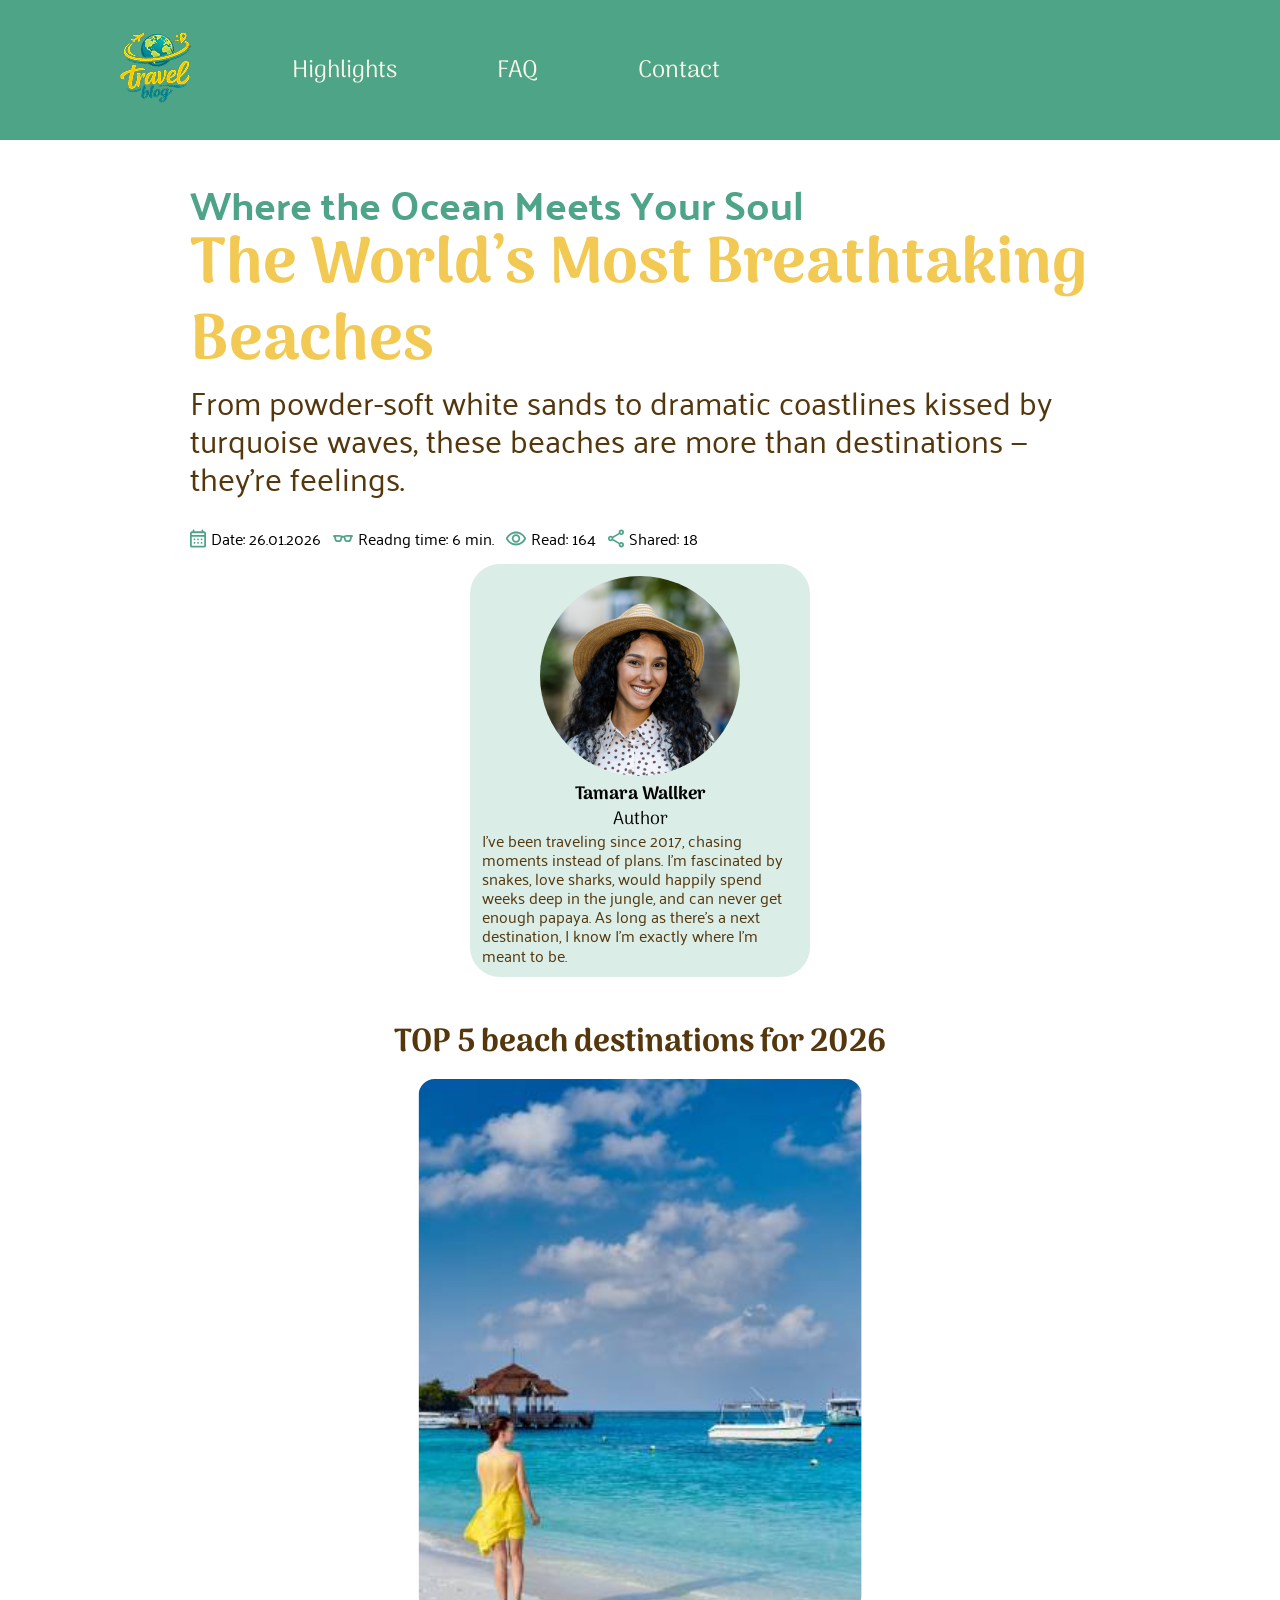
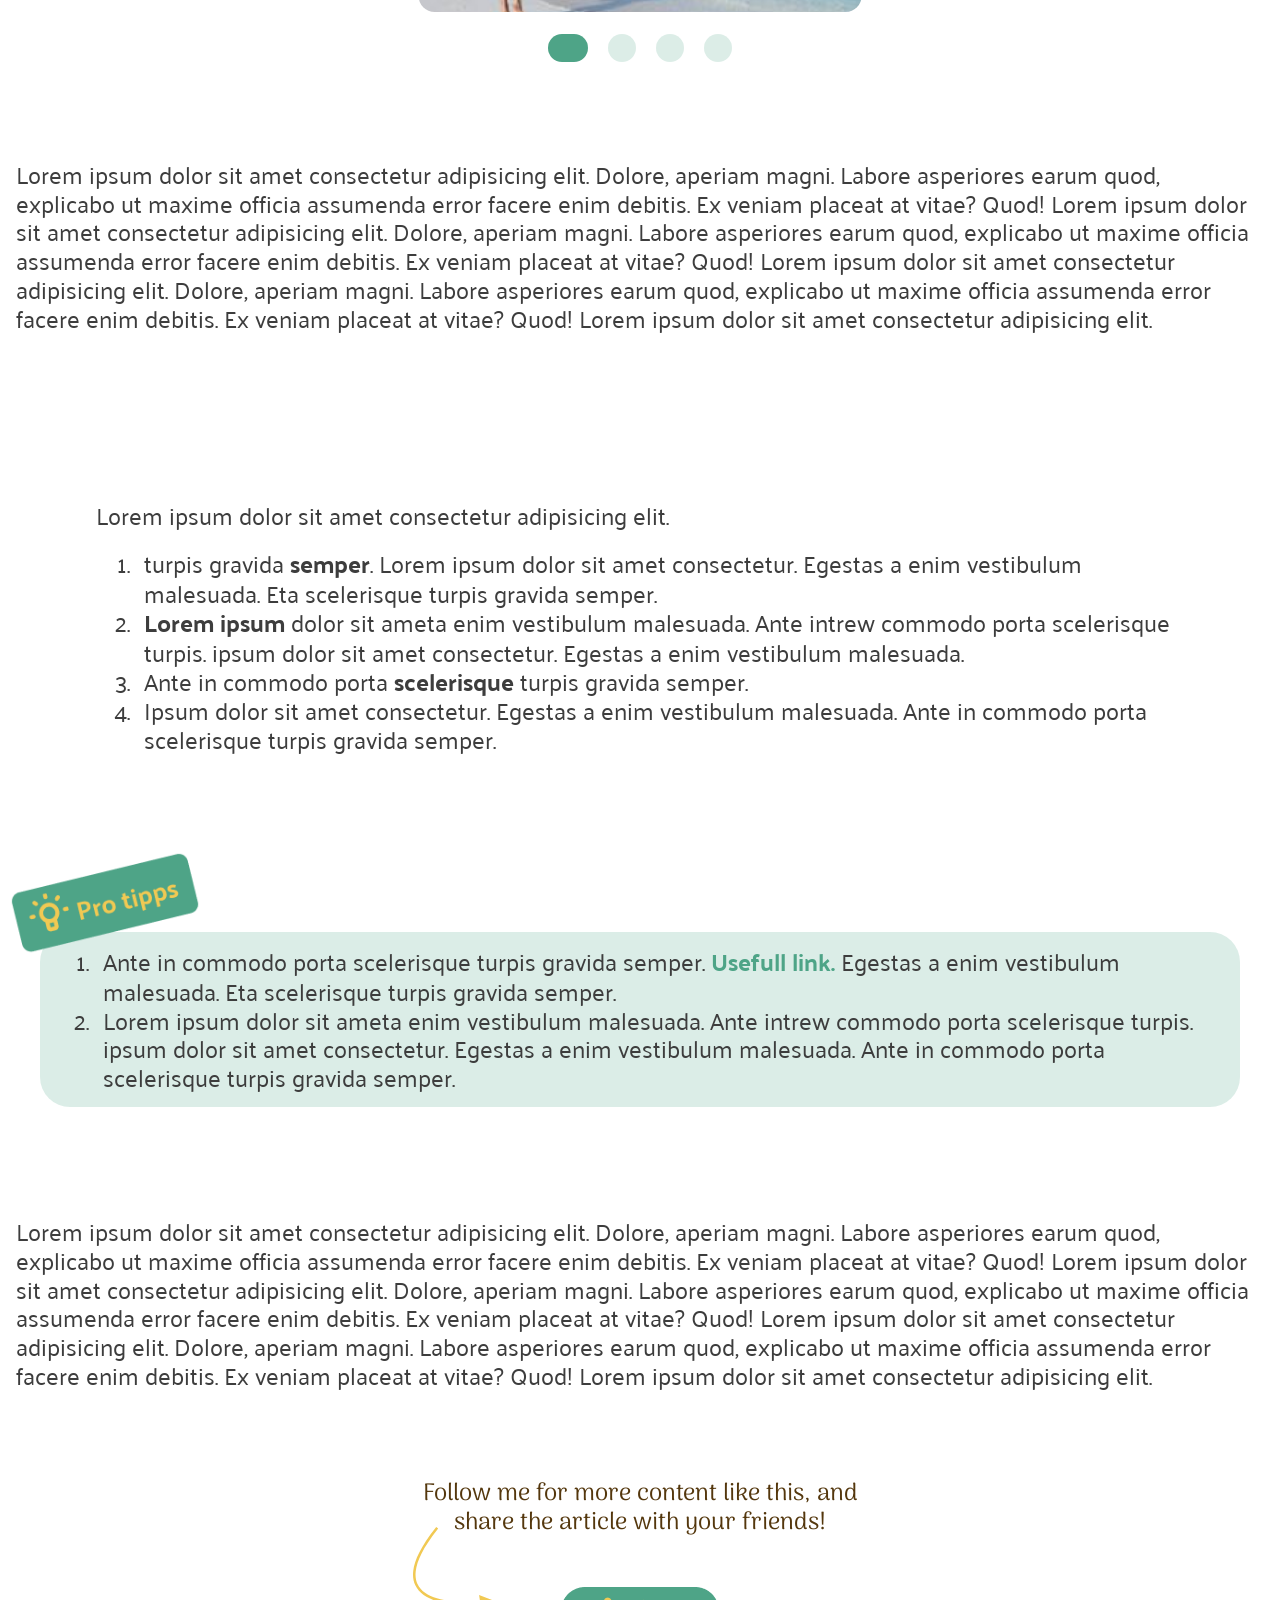
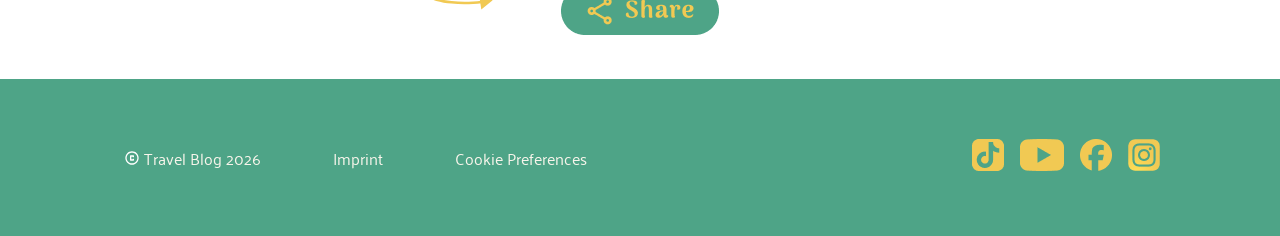
==== commit 237dc098: "carousel update" ====
--- a/carousel.html
+++ b/carousel.html
@@ -184,5 +184,11 @@
             /></a>
         </div>
     </footer>
+    <div class="footer_responsive">
+        <a href="index.html"><img src="./assets/icons/Home.svg" alt="home_icon"></a>
+        <a href="#highlights"><img src="./assets/icons/rocket_green.svg" alt="rocket_icon"></a>
+        <a href="#faq"><img src="./assets/icons/live_help_green.svg" alt="question_icon"></a>
+        <a href="#contact"><img src="./assets/icons/person_pin_green.svg" alt="person_icon"></a>
+    </div>
 </body>
 </html>
--- a/assets/style/carousel.css
+++ b/assets/style/carousel.css
@@ -71,6 +71,7 @@
     flex-direction: row;
     justify-content: flex-start;
     align-items: flex-end;
+    flex-wrap: wrap;
     padding-top: 32px;
     gap: 12px;
 }
--- a/assets/style/video.css
+++ b/assets/style/video.css
@@ -1,605 +1,670 @@
 .video_main {
-    padding: 88px 120px;
+  padding: 88px 120px;
 }
 
 .video_heading {
-    display: flex;
-    justify-content: space-between;
+  display: flex;
+  justify-content: space-between;
 }
 
 .video_heading_text {
-    display: flex;
-    flex-direction: column;
-    justify-content: space-between;
-    padding-right: 20px;
-}
-
-.video_heading_text>h3 {
-    font-family: 'Palanquin';
-    font-weight: 600;
-    font-size: 2.5rem;
-    line-height: 120%;
-    color: var(--primary-green-color);
-}
-
-.video_heading_text>h2 {
-    font-family: 'Arima';
-    font-weight: 700;
-    font-size: 4rem;
-    line-height: 120%;
-    color: var(--secondary-yellow-color);
-}
-
-.video_heading_text>p {
-    font-family: 'Palanquin';
-    font-weight: 400;
-    font-size: 1.75rem;
-    line-height: 110%;
-    color: var(--font-color-gray);
+  display: flex;
+  flex-direction: column;
+  justify-content: space-between;
+  padding-right: 20px;
+  gap: 10px;
+}
+
+.video_heading_text > h3 {
+  font-family: "Palanquin";
+  font-weight: 600;
+  font-size: 2.5rem;
+  line-height: 120%;
+  color: var(--primary-green-color);
+}
+
+.video_heading_text > h2 {
+  font-family: "Arima";
+  font-weight: 700;
+  font-size: 4rem;
+  line-height: 120%;
+  color: var(--secondary-yellow-color);
+}
+
+.video_heading_text > p {
+  font-family: "Palanquin";
+  font-weight: 400;
+  font-size: 1.75rem;
+  line-height: 110%;
+  color: var(--font-color-gray);
 }
 
 .video_heading_counter {
-    display: flex;
-    flex-direction: row;
-    gap: 6px;
+  display: flex;
+  flex-direction: row;
+  gap: 6px;
 }
 
 .video_heading_counter_wrap {
-    display: flex;
-    gap: 32px;
-    padding-top: 24px;
+  display: flex;
+  gap: 32px;
+  padding-top: 24px;
 }
 
 .video_heading_counter_wrap p {
-    font-family: 'Palanquin';
-    font-weight: 400;
-    font-size: 1rem;
-    line-height: 120%;
-    color: var(--font-color-gray);
-}
-
-.video_heading_counter>img {
-    width: 16px;
+  font-family: "Palanquin";
+  font-weight: 400;
+  font-size: 1rem;
+  line-height: 120%;
+  color: var(--font-color-gray);
+}
+
+.video_heading_counter > img {
+  width: 16px;
 }
 
 .video_heading_about {
-    display: flex;
+  display: flex;
+  flex-direction: column;
+  align-items: center;
+  width: 660px;
+  background-color: var(--background-green);
+  border-radius: 30px;
+  padding: 16px;
+}
+
+.video_heading_about > img {
+  justify-content: center;
+  height: 120px;
+  width: 120px;
+}
+
+.video_heading_about h3 {
+  font-family: "Arima";
+  font-weight: 700;
+  font-size: 1.13rem;
+  color: var(--font-color-gray);
+  text-align: center;
+  padding-top: 5px;
+}
+
+.video_heading_about h4 {
+  font-family: "Arima";
+  font-weight: 400;
+  font-size: 1.13rem;
+  color: var(--font-color-gray);
+  text-align: center;
+  padding-bottom: 5px;
+}
+
+.video_heading_about p {
+  font-family: "Palanquin";
+  font-weight: 400;
+  font-size: 1rem;
+  color: var(--font-color-gray);
+  text-align: left;
+  line-height: 120%;
+}
+
+.video_video {
+  display: flex;
+  flex-direction: column;
+  padding-top: 80px;
+}
+
+.video_video > p {
+  font-family: "Palanquin";
+  font-weight: 400;
+  font-size: 1.5rem;
+  line-height: 120%;
+  color: var(--font-color-brown);
+}
+
+.video_play {
+  display: flex;
+  justify-content: center;
+  width: 100%;
+  padding-top: 80px;
+}
+
+.video_play iframe {
+  border-radius: 50px;
+  height: 520px;
+  width: auto;
+  aspect-ratio: 16 / 9;
+}
+
+.video_writing p {
+  font-family: "Palanquin";
+  font-weight: 400;
+  font-size: 1.5rem;
+  line-height: 120%;
+  color: var(--font-color-brown);
+  padding: 20px 0px;
+}
+
+.video_writing li {
+  font-family: "Palanquin";
+  font-weight: 400;
+  font-size: 1.5rem;
+  line-height: 120%;
+  color: var(--font-color-brown);
+  padding-left: 8px;
+}
+
+.video_writing li::marker {
+  font-size: 0.8rem;
+}
+
+.video_writing ul {
+  padding: 20px 30px;
+}
+
+.video_writing {
+  padding: 80px 0px;
+}
+
+.video_tipps_textbox {
+  display: flex;
+  flex-direction: column;
+  align-items: center;
+  position: relative;
+  padding: 50px 0px;
+}
+
+.video_tipps_textbox img {
+  z-index: 2;
+  height: auto;
+  width: 190px;
+  padding-top: 20px;
+  position: absolute;
+  top: -40px;
+  left: -30px;
+}
+
+.video_tipps_list {
+  background-color: var(--background-green);
+  max-width: 1200px;
+  border-radius: 30px;
+  padding: 15px;
+  z-index: 1;
+}
+
+.video_tipps_list li {
+  font-family: "Palanquin";
+  font-weight: 400;
+  font-size: 1.5rem;
+  line-height: 120%;
+  color: var(--font-color-brown);
+  padding: 0px 8px;
+}
+
+.video_tipps_list a {
+  text-decoration: none;
+  font-weight: bold;
+  color: var(--primary-green-color);
+}
+
+.video_tipps_list li::marker {
+  padding-left: 8px;
+}
+
+.video_share {
+  display: flex;
+  justify-content: center;
+}
+
+.video_share p {
+  font-family: "Arima";
+  font-weight: 500;
+  line-height: 120%;
+  font-size: 1.5rem;
+  color: var(--font-color-gray);
+  text-align: center;
+  padding: 30px 0px;
+}
+
+.video_share_info {
+  display: flex;
+  justify-content: center;
+  align-items: flex-end;
+  gap: 16px;
+  position: relative;
+}
+
+.video_share_info > img {
+  width: 80px;
+  position: absolute;
+  top: -40px;
+  left: -10px;
+}
+
+.video_share_info > a {
+  padding-top: 20px;
+}
+
+@media screen and (min-width: 769px) and (max-width: 1280px) {
+  .video_writing {
+    padding: 60px 0px;
+  }
+
+  .video_main {
+    padding: 80px 60px;
+  }
+
+  .video_heading {
     flex-direction: column;
     align-items: center;
-    width: 660px;
-    background-color: var(--background-green);
-    border-radius: 30px;
-    padding: 16px;
-}
-
-.video_heading_about>img {
+  }
+
+  .video_heading_text h2 {
+    font-size: 3rem;
+  }
+
+  .video_heading_text h3 {
+    font-size: 1.7rem;
+  }
+
+  .video_heading_text p {
+    font-size: 1.4rem;
+  }
+
+  .video_heading_counter_wrap {
+    gap: 16px;
+    padding: 20px 0px;
     justify-content: center;
-    height: 120px;
-    width: 120px;
-}
-
-.video_heading_about h3 {
-    font-family: 'Arima';
-    font-weight: 700;
-    font-size: 1.13rem;
-    color: var(--font-color-gray);
+    flex-wrap: wrap;
+  }
+
+  .video_heading_counter_wrap p {
+    font-family: "Palanquin";
+    font-weight: 400;
+    font-size: 1rem;
+    line-height: 120%;
+  }
+
+  .video_heading_counter > img {
+    width: 1rem;
+  }
+
+  .video_heading_about {
+    max-width: 300px;
+  }
+
+  .video_heading_about h3 {
+    font-size: 1rem;
+  }
+
+  .video_heading_about h4 {
+    font-size: 1rem;
+  }
+
+  .video_heading_about p {
+    font-size: 1rem;
     text-align: center;
-    padding-top: 5px;
-}
-
-.video_heading_about h4 {
-    font-family: 'Arima';
-    font-weight: 400;
-    font-size: 1.13rem;
-    color: var(--font-color-gray);
-    text-align: center;
-    padding-bottom: 5px;
-}
-
-.video_heading_about p {
-    font-family: 'Palanquin';
-    font-weight: 400;
-    font-size: 1rem;
-    color: var(--font-color-gray);
-    text-align: left;
-    line-height: 120%;
-}
-
-.video_video {
-    display: flex;
-    flex-direction: column;
-    padding-top: 80px;
-}
-
-.video_video>p {
-    font-family: 'Palanquin';
-    font-weight: 400;
-    font-size: 1.5rem;
-    line-height: 120%;
-    color: var(--font-color-brown);
-}
-
-.video_play {
+  }
+
+  .video_play {
     display: flex;
     justify-content: center;
     width: 100%;
-    padding-top: 80px;
-}
-
-.video_play iframe {
-    border-radius: 50px;
-    height: 520px;
+    padding-top: 40px;
+  }
+
+  .video_play iframe {
+    border-radius: 20px;
+    height: 350px;
     width: auto;
     aspect-ratio: 16 / 9;
-}
-
-.video_writing p {
-    font-family: 'Palanquin';
-    font-weight: 400;
-    font-size: 1.5rem;
-    line-height: 120%;
-    color: var(--font-color-brown);
-    padding: 20px 0px;
-}
-
-.video_writing li {
-    font-family: 'Palanquin';
-    font-weight: 400;
-    font-size: 1.5rem;
-    line-height: 120%;
-    color: var(--font-color-brown);
-    padding-left: 8px;
-}
-
-.video_writing li::marker {
-    font-size: 0.8rem;
-}
-
-.video_writing ul {
-    padding: 20px 30px;
-}
-
-.video_writing {
-    padding: 80px 0px;
-}
-
-.video_tipps_textbox {
-    display: flex;
+  }
+
+  .video_tipps_textbox img {
+    top: -50px;
+    left: -30px;
+  }
+}
+
+@media screen and (min-width: 480px) and (max-width: 768px) {
+  .video_writing {
+    padding: 40px 0px;
+  }
+
+  .video_main {
+    padding: 70px 35px;
+  }
+
+  .video_heading {
     flex-direction: column;
     align-items: center;
-    position: relative;
-    padding: 50px 0px;
-}
-
-.video_tipps_textbox img {
-    z-index: 2;
-    height: auto;
-    width: 190px;
-    padding-top: 20px;
-    position: absolute;
-    top: -40px;
-    left: 70px;
-}
-
-
-.video_tipps_list {
-    background-color: var(--background-green);
-    max-width: 1000px;
-    border-radius: 30px;
-    padding: 15px;
-    z-index: 1;
-}
-
-.video_tipps_list li {
-    font-family: 'Palanquin';
+  }
+
+  .video_heading_counter_wrap {
+    gap: 16px;
+    padding: 20px 0px;
+    justify-content: center;
+    flex-wrap: wrap;
+  }
+
+  .video_heading_counter_wrap p {
+    font-family: "Palanquin";
     font-weight: 400;
-    font-size: 1.5rem;
+    font-size: 12px;
     line-height: 120%;
-    color: var(--font-color-brown);
-    padding: 0px 8px;
-}
-
-.video_tipps_list a {
-    text-decoration: none;
-    font-weight: bold;
-    color: var(--primary-green-color);
-}
-
-
-.video_tipps_list li::marker {
-    padding-left: 8px;
-}
-
-.video_share {
+  }
+
+  .video_heading_counter > img {
+    width: 16px;
+  }
+
+  .video_heading_about {
+    max-width: 300px;
+  }
+
+  .video_heading_about h3 {
+    font-size: 16px;
+  }
+
+  .video_heading_about h4 {
+    font-size: 16px;
+  }
+
+  .video_heading_about p {
+    font-size: 16px;
+    text-align: center;
+  }
+
+  .video_play {
     display: flex;
     justify-content: center;
-}
-
-.video_share p {
-    font-family: 'Arima';
-    font-weight: 500;
-    line-height: 120%;
-    font-size: 1.5rem;
-    color: var(--font-color-gray);
+    width: 100%;
+    padding-top: 40px;
+  }
+
+  .video_play iframe {
+    border-radius: 20px;
+    height: 250px;
+    width: auto;
+    aspect-ratio: 16 / 9;
+  }
+
+  .video_tipps_textbox img {
+    height: auto;
+    width: 150px;
+    top: -30px;
+    left: -10px;
+  }
+
+  .video_share_info > img {
+    width: 60px;
+    position: absolute;
+    top: -30px;
+    left: -20px;
+  }
+
+  .video_share_info > a {
+    padding-top: 5px;
+  }
+}
+
+@media screen and (min-width: 430px) and (max-width: 767px) {
+  .video_heading_text h3 {
+    font-size: 1rem;
+  }
+
+  .video_heading_text h2 {
+    font-size: 2rem;
+  }
+
+  .video_heading_text p {
+    font-size: 1rem;
+  }
+
+  .video_heading_counter_wrap p {
+    font-size: 0.75rem;
+  }
+
+  .video_video {
+    padding-top: 30px;
+  }
+
+  .video_writing {
+    padding: 20px 0px;
+  }
+
+  .video_heading {
+    flex-direction: column;
+    align-items: center;
+  }
+
+  .video_heading_counter_wrap {
+    gap: 16px;
+    padding: 20px 0px;
+    flex-wrap: wrap;
+  }
+
+  .video_heading_about h3 {
+    font-size: 1.13rem;
+  }
+
+  .video_heading_about h4 {
+    font-size: 1.13rem;
+  }
+
+  .video_heading_about p {
+    font-size: 0.8rem;
     text-align: center;
-    padding: 30px 0px;
-}
-
-.video_share_info {
+  }
+
+  .video_video p {
+    font-size: 0.8rem;
+  }
+
+  .video_writing p {
+    font-size: 1rem;
+  }
+
+  .video_writing li {
+    font-size: 1rem;
+  }
+  .video_heading_counter > img {
+    width: 16px;
+  }
+
+  .video_heading_about {
+    max-width: 300px;
+  }
+
+  .video_heading_about h3 {
+    font-size: 16px;
+  }
+
+  .video_heading_about h4 {
+    font-size: 16px;
+  }
+
+  .video_heading_about p {
+    font-size: 16px;
+    text-align: center;
+  }
+
+  .video_play {
     display: flex;
     justify-content: center;
-    align-items: flex-end;
+    width: 100%;
+    padding-top: 20px;
+  }
+
+  .video_play iframe {
+    border-radius: 20px;
+    height: 200px;
+    width: auto;
+    aspect-ratio: 16 / 9;
+  }
+
+  .video_tipps_textbox img {
+    height: auto;
+    width: 150px;
+    top: -30px;
+    left: -10px;
+  }
+
+  .video_share_info > img {
+    width: 40px;
+    position: absolute;
+    top: -20px;
+    left: -10px;
+  }
+
+  .video_share_info > a {
+    padding-top: 5px;
+  }
+
+  .video_share_info > a > img {
+    width: 100px;
+  }
+
+  .video_tipps_list li {
+    font-size: 1rem;
+  }
+
+  .video_share p {
+    font-size: clamp(0.8rem, 4vw, 1rem);
+  }
+}
+
+@media screen and (max-width: 480px) {
+  .video_main {
+    padding: 70px 15px;
+  }
+}
+
+@media screen and (max-width: 429px) {
+  .video_heading_text h3 {
+    font-size: 1rem;
+  }
+
+  .video_heading_text h2 {
+    font-size: 2rem;
+  }
+
+  .video_heading_text p {
+    font-size: 1rem;
+  }
+
+  .video_video {
+    padding-top: 30px;
+  }
+
+  .video_writing {
+    padding: 20px 0px;
+  }
+
+  .video_main {
+    padding: 70px 15px;
+  }
+
+  .video_heading {
+    flex-direction: column;
+    align-items: center;
+  }
+
+  .video_heading_counter_wrap {
     gap: 16px;
-    position: relative;
-}
-
-.video_share_info>img {
-    width: 80px;
+    padding: 20px 0px;
+    flex-wrap: wrap;
+  }
+
+  .video_heading_counter_wrap p {
+    font-size: 0.75rem;
+  }
+
+  .video_heading_counter > img {
+    width: 16px;
+  }
+
+  .video_heading_about {
+    max-width: 300px;
+  }
+
+  .video_heading_about h3 {
+    font-size: 1.13rem;
+  }
+
+  .video_heading_about h4 {
+    font-size: 1.13rem;
+  }
+
+  .video_heading_about p {
+    font-size: 0.8rem;
+    text-align: center;
+  }
+
+  .video_video p {
+    font-size: 0.8rem;
+  }
+
+  .video_writing p {
+    font-size: 1rem;
+  }
+
+  .video_writing li {
+    font-size: 1rem;
+  }
+
+  .video_play {
+    display: flex;
+    justify-content: center;
+    width: 100%;
+    padding-top: 20px;
+  }
+
+  .video_play iframe {
+    border-radius: 20px;
+    height: 170px;
+    width: auto;
+    aspect-ratio: 16 / 9;
+  }
+
+  .video_tipps_textbox img {
+    height: auto;
+    width: 150px;
+    top: -30px;
+    left: -10px;
+  }
+
+  .video_share_info > img {
+    width: 40px;
     position: absolute;
-    top: -40px;
+    top: -20px;
     left: -10px;
-}
-
-.video_share_info>a {
-    padding-top: 20px;
-}
-
-
-
-@media screen and (min-width: 769px) and (max-width: 1280px) {
-
-    html {
-        font-size: 12px;
-    }
-
-    .video_writing {
-        padding: 60px 0px;
-    }
-
-    .video_main {
-        padding: 80px 120px;
-    }
-
-    .video_heading {
-        flex-direction: column;
-        align-items: center;
-    }
-
-    .video_heading_counter_wrap {
-        gap: 16px;
-        padding: 20px 0px;
-        justify-content: center;
-        flex-wrap: wrap;
-    }
-
-    .video_heading_counter_wrap p {
-        font-family: 'Palanquin';
-        font-weight: 400;
-        font-size: 12px;
-        line-height: 120%;
-    }
-
-    .video_heading_counter>img {
-        width: 16px;
-    }
-
-    .video_heading_about {
-        max-width: 300px;
-    }
-
-    .video_heading_about h3 {
-        font-size: 16px;
-    }
-
-    .video_heading_about h4 {
-        font-size: 16px
-    }
-
-    .video_heading_about p {
-        font-size: 16px;
-        text-align: center;
-    }
-
-    .video_play {
-        display: flex;
-        justify-content: center;
-        width: 100%;
-        padding-top: 40px;
-    }
-
-    .video_play iframe {
-        border-radius: 20px;
-        height: 350px;
-        width: auto;
-        aspect-ratio: 16 / 9;
-    }
-
-    .video_tipps_textbox img {
-        top: -50px;
-        left: -30px;
-    }
-}
-
-@media screen and (min-width: 480px) and (max-width: 768px) {
-
-    html {
-        font-size: 10px;
-    }
-
-    .video_writing {
-        padding: 40px 0px;
-    }
-
-    .video_main {
-        padding: 70px 30px;
-    }
-
-    .video_heading {
-        flex-direction: column;
-        align-items: center;
-    }
-
-    .video_heading_counter_wrap {
-        gap: 16px;
-        padding: 20px 0px;
-        justify-content: center;
-        flex-wrap: wrap;
-    }
-
-    .video_heading_counter_wrap p {
-        font-family: 'Palanquin';
-        font-weight: 400;
-        font-size: 12px;
-        line-height: 120%;
-    }
-
-    .video_heading_counter>img {
-        width: 16px;
-    }
-
-    .video_heading_about {
-        max-width: 300px;
-    }
-
-    .video_heading_about h3 {
-        font-size: 16px;
-    }
-
-    .video_heading_about h4 {
-        font-size: 16px
-    }
-
-    .video_heading_about p {
-        font-size: 16px;
-        text-align: center;
-    }
-
-    .video_play {
-        display: flex;
-        justify-content: center;
-        width: 100%;
-        padding-top: 40px;
-    }
-
-    .video_play iframe {
-        border-radius: 20px;
-        height: 250px;
-        width: auto;
-        aspect-ratio: 16 / 9;
-    }
-
-    .video_tipps_textbox img {
-        height: auto;
-        width: 150px;
-        top: -30px;
-        left: -10px;
-    }
-
-    .video_share_info>img {
-        width: 60px;
-        position: absolute;
-        top: -30px;
-        left: -20px;
-    }
-
-    .video_share_info>a {
-        padding-top: 5px;
-    }
-}
-
-@media screen and (min-width: 430px) and (max-width: 767px) {
-
-    html {
-        font-size: 8px;
-    }
-
-    .video_video {
-        padding-top: 30px;
-    }
-
-    .video_writing {
-        padding: 20px 0px;
-    }
-
-    .video_main {
-        padding: 70px 15px;
-    }
-
-    .video_heading {
-        flex-direction: column;
-        align-items: center;
-    }
-
-
-    .video_heading_counter_wrap {
-        gap: 16px;
-        padding: 20px 0px;
-        flex-wrap: wrap;
-    }
-
-    .video_heading_counter_wrap p {
-        font-family: 'Palanquin';
-        font-weight: 400;
-        font-size: 12px;
-        line-height: 120%;
-    }
-
-    .video_heading_counter>img {
-        width: 16px;
-    }
-
-    .video_heading_about {
-        max-width: 400px;
-    }
-
-    .video_heading_about h3 {
-        font-size: 16px;
-    }
-
-    .video_heading_about h4 {
-        font-size: 16px
-    }
-
-    .video_heading_about p {
-        font-size: 16px;
-        text-align: center;
-    }
-
-    .video_play {
-        display: flex;
-        justify-content: center;
-        width: 100%;
-        padding-top: 20px;
-    }
-
-    .video_play iframe {
-        border-radius: 20px;
-        height: 200px;
-        width: auto;
-        aspect-ratio: 16 / 9;
-    }
-
-    .video_tipps_textbox img {
-        height: auto;
-        width: 150px;
-        top: -30px;
-        left: -10px;
-    }
-
-    .video_share_info>img {
-        width: 40px;
-        position: absolute;
-        top: -20px;
-        left: -10px;
-    }
-
-    .video_share_info>a {
-        padding-top: 5px;
-    }
-
-    .video_share_info>a>img {
-        width: 100px;
-    }
-}
-
-@media screen and (max-width: 429px){
-
-    html {
-        font-size: 8px;
-    }
-
-    .video_video {
-        padding-top: 30px;
-    }
-
-    .video_writing {
-        padding: 20px 0px;
-    }
-
-    .video_main {
-        padding: 70px 15px;
-    }
-
-    .video_heading {
-        flex-direction: column;
-        align-items: center;
-    }
-
-
-    .video_heading_counter_wrap {
-        gap: 16px;
-        padding: 20px 0px;
-        flex-wrap: wrap;
-    }
-
-    .video_heading_counter_wrap p {
-        font-family: 'Palanquin';
-        font-weight: 400;
-        font-size: 12px;
-        line-height: 120%;
-    }
-
-    .video_heading_counter>img {
-        width: 16px;
-    }
-
-    .video_heading_about {
-        max-width: 300px;
-    }
-
-    .video_heading_about h3 {
-        font-size: 16px;
-    }
-
-    .video_heading_about h4 {
-        font-size: 16px
-    }
-
-    .video_heading_about p {
-        font-size: 16px;
-        text-align: center;
-    }
-
-    .video_play {
-        display: flex;
-        justify-content: center;
-        width: 100%;
-        padding-top: 20px;
-    }
-
-    .video_play iframe {
-        border-radius: 20px;
-        height: 170px;
-        width: auto;
-        aspect-ratio: 16 / 9;
-    }
-
-    .video_tipps_textbox img {
-        height: auto;
-        width: 150px;
-        top: -30px;
-        left: -10px;
-    }
-
-    .video_share_info>img {
-        width: 40px;
-        position: absolute;
-        top: -20px;
-        left: -10px;
-    }
-
-    .video_share_info>a {
-        padding-top: 5px;
-    }
-
-    .video_share_info>a>img {
-        width: 100px;
-    }
+  }
+
+  .video_share_info > a {
+    padding-top: 5px;
+  }
+
+  .video_share_info > a > img {
+    width: 100px;
+  }
+
+  .video_tipps_list li {
+    font-size: 1rem;
+  }
+
+  .video_share p {
+    font-size: clamp(0.8rem, 4vw, 1rem);
+  }
 }
 
 @media screen and (min-width: 1440px) {
-    .video_main {
-        padding: 80px max(120px, calc(50% - 720px));
-    }
-
-}+  .video_main {
+    padding: 80px max(120px, calc(50% - 720px));
+  }
+
+.video_tipps_textbox img {
+
+  top: -40px;
+  left: 60px;
+}
+
+}
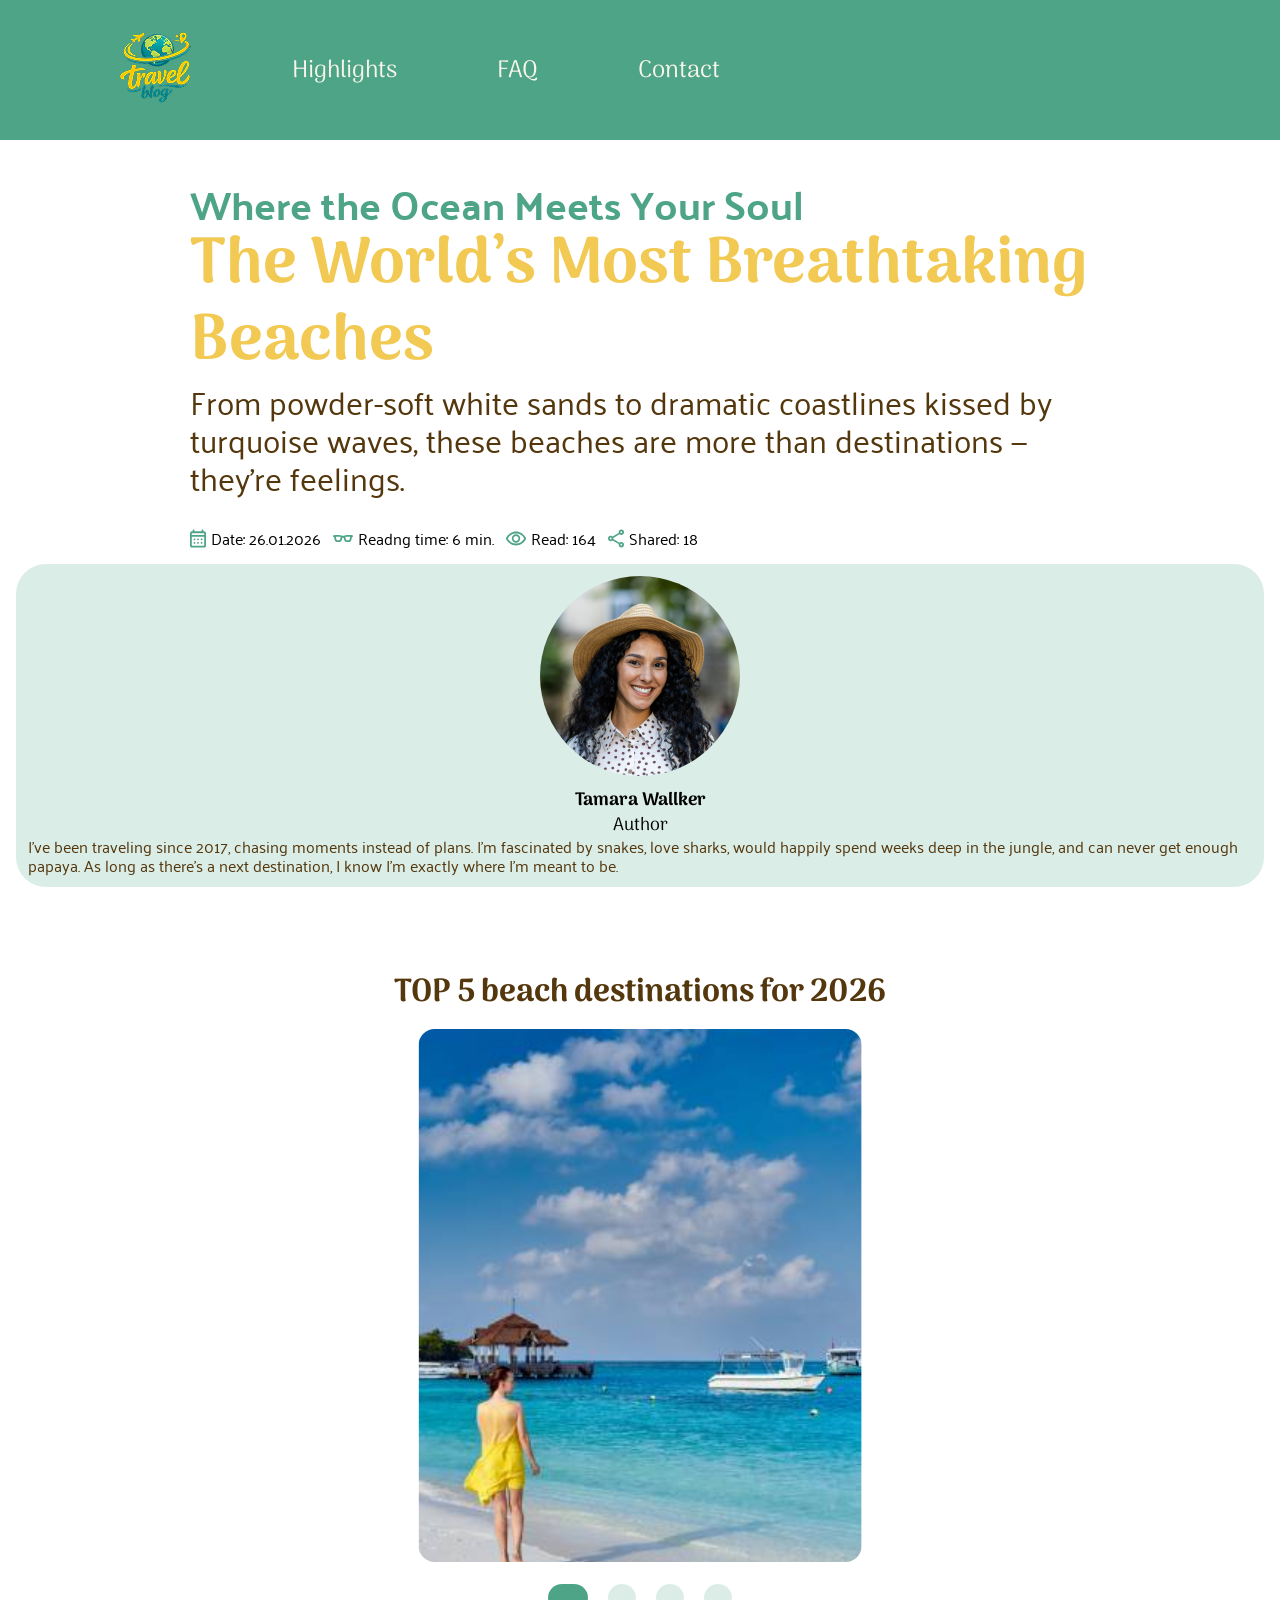
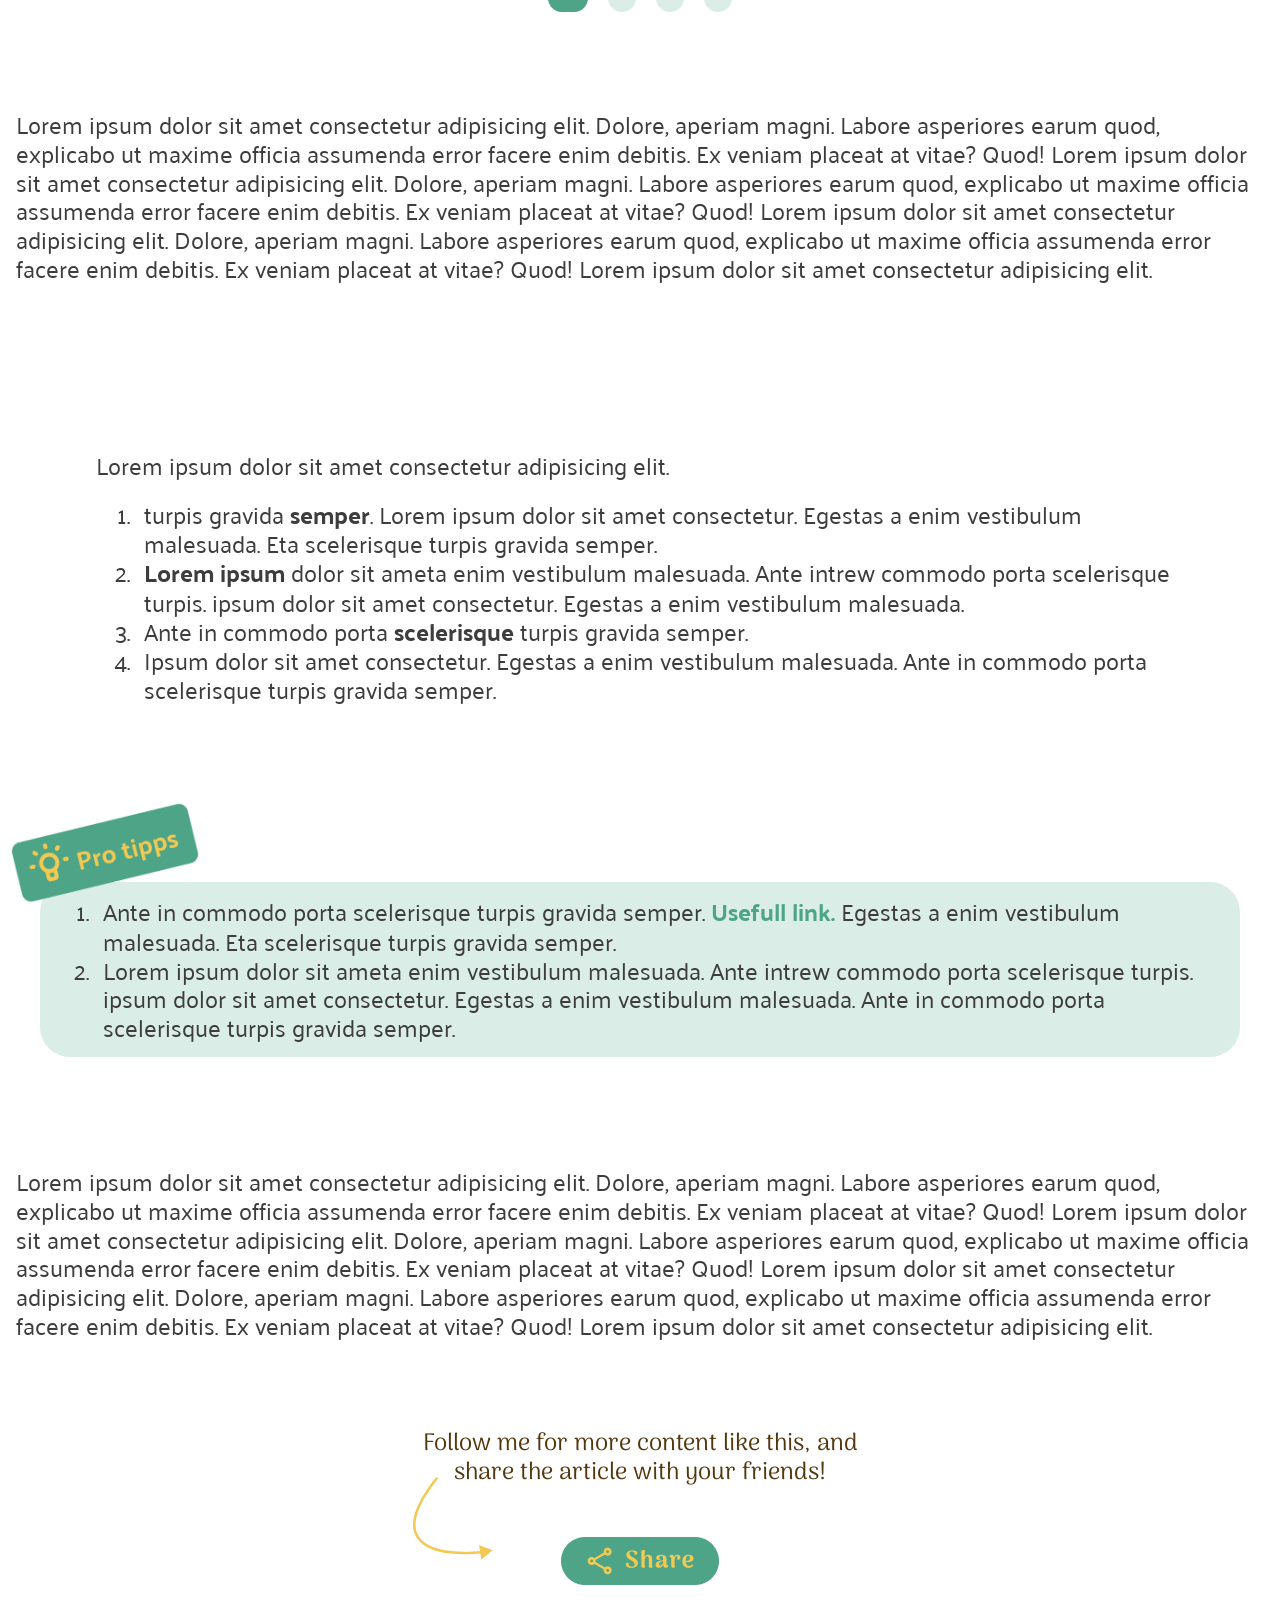
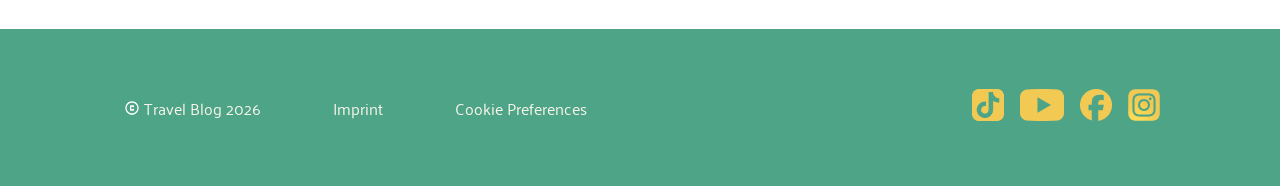
==== commit d279be6d: "carousell update" ====
--- a/carousel.html
+++ b/carousel.html
@@ -21,52 +21,53 @@
             <div class="nav_bar_link_container"><a href="index.html#contact">Contact</a></div>
         </nav>
     </header>
-    <main>
-        <section class="subscription">
-            <div class="headline_carousel">
-                <div class="text_carousel">
-                    <div>
-                        <p class="overline">
-                            Where the Ocean Meets Your Soul 
-                        </p>
-                        <h1>
-                            The World’s Most Breathtaking Beaches
-                        </h1>
-                        <p class="carousel_description">
-                            From powder-soft white sands to dramatic coastlines kissed by turquoise waves, these beaches are more than destinations — they’re feelings.
-                        </p>
+    <section class="subscription">
+        <div class="headline_carousel">
+            <div class="text_carousel">
+                <div>
+                    <p class="overline">
+                        Where the Ocean Meets Your Soul 
+                    </p>
+                    <h1>
+                        The World’s Most Breathtaking Beaches
+                    </h1>
+                    <p class="carousel_description">
+                        From powder-soft white sands to dramatic coastlines kissed by turquoise waves, these beaches are more than destinations — they’re feelings.
+                    </p>
+                </div>
+                
+                <div class="carousel_underline">
+                    <div class="carousel_underline_items">
+                        <img src="./assets/icons/calendar_month.svg" alt="">
+                        <p>Date: 26.01.2026</p>
                     </div>
-                    
-                    <div class="carousel_underline">
-                        <div class="carousel_underline_items">
-                            <img src="./assets/icons/calendar_month.svg" alt="">
-                            <p>Date: 26.01.2026</p>
-                        </div>
-                        <div class="carousel_underline_items">
-                            <img src="./assets/icons/eyeglasses_2.svg" alt="">
-                            <p>Readng time: 6 min.</p>
-                        </div>
-                        <div class="carousel_underline_items">
-                            <img src="./assets/icons/visibility.svg" alt="">
-                            <p>Read: 164</p>
-                        </div>
-                        <div class="carousel_underline_items">
-                            <img src="./assets/icons/carousel_share.svg" alt="">
-                            <p>Shared: 18</p>
-                        </div>
+                    <div class="carousel_underline_items">
+                        <img src="./assets/icons/eyeglasses_2.svg" alt="">
+                        <p>Readng time: 6 min.</p>
+                    </div>
+                    <div class="carousel_underline_items">
+                        <img src="./assets/icons/visibility.svg" alt="">
+                        <p>Read: 164</p>
+                    </div>
+                    <div class="carousel_underline_items">
+                        <img src="./assets/icons/carousel_share.svg" alt="">
+                        <p>Shared: 18</p>
                     </div>
                 </div>
-                <div class="carusel_author">
-                    <div>
-                        <img src="./assets/img/author.png" alt="">
-                        <h4 class="h4_author">Tamara Wallker</h4>
-                    </div>
-                    <p class="carusel_author_sub">Author</p>
-                    <p class="carusel_author_p">I’ve been traveling since 2017, chasing moments instead of plans. 
-                    I’m fascinated by snakes, love sharks, would happily spend weeks deep in the jungle, and can never get enough papaya. As long as there’s a next destination, I know I’m exactly where I’m meant to be.</p>
+            </div>
+            <div class="carusel_author">
+                <div>
+                    <img src="./assets/img/author.png" alt="">
+                    <h4 class="h4_author">Tamara Wallker</h4>
                 </div>
+                <p class="carusel_author_sub">Author</p>
+                <p class="carusel_author_p">I’ve been traveling since 2017, chasing moments instead of plans. 
+                I’m fascinated by snakes, love sharks, would happily spend weeks deep in the jungle, and can never get enough papaya. As long as there’s a next destination, I know I’m exactly where I’m meant to be.</p>
             </div>
-        </section>
+        </div>
+    </section>
+    <main>
+        
         <section class="section_carousel">
             <h2>TOP 5 beach destinations for 2026</h2>
             <div class="carousel">
--- a/assets/style/header_footer.css
+++ b/assets/style/header_footer.css
@@ -27,21 +27,6 @@
   color: var(--secondary-yellow-color);
 }
 
-/* .nav_bar a:hover ~ .img_hover {
-  opacity: 1;
-}
-
-.nav_bar > img {
-  height: 72px;
-  transition: all 1s ease-in;
-}
-
-.img_hover {
-  z-index: 0;
-  transform: rotatey(180deg) scale(1.3) translateX(-8px) translateY(-15px);
-  opacity: 0;
-  } */
-
 footer {
   display: flex;
   justify-content: space-between;
@@ -157,7 +142,7 @@
   }
 }
 
-@media screen and (max-width: 478px) {
+@media screen and (max-width: 479px) {
   .header_content {
     padding: 16px 5px;
     justify-content: center;
@@ -205,7 +190,6 @@
   .footer_socialmedia {
     display: flex;
     gap: 8px;
-
   }
 
   .footer_responsive {
--- a/assets/style/carousel.css
+++ b/assets/style/carousel.css
@@ -2,9 +2,10 @@
     display: flex;
     flex-direction: column;
     align-items: center;
-    justify-content: center;
+    
     gap: 40px;
     padding-bottom: 88px;
+    width: 100%;
 }
 
 h2 {
@@ -17,10 +18,7 @@
 
 .subscription {
     display: flex;
-    flex-direction: column;
-    justify-content: center;
-    align-items: center;
-    gap: 20px;
+    justify-content: center;
 }
 
 .subscription h1 {
@@ -34,9 +32,9 @@
 .headline_carousel {
     display: flex;
     flex-direction: row;
-    justify-content: center;
-    flex-wrap: wrap;
+    justify-content: space-between;
     gap: 16px;
+    width: 100%;
 }
 .overline {
     font-family: 'Palanquin';
@@ -139,9 +137,8 @@
     display: flex;
     justify-content: center;
     align-items: center;
-    gap: -30px;
-
-    height: 50vh;
+
+    height: 500px;
 }
 .slider {
   position: relative;
@@ -385,25 +382,31 @@
   border-radius: 25px;
 }
 
-@media screen and (max-width: 1439px) {
-    .carousel {
-        display: none;
-    }
-    main {
-         padding: 40px max(16px, calc(50% - 720px));
-    }
-}
-
 @media screen and (min-width: 1440px) {
     .headline_highlights {
         display: none;
     }
+
     main {
         padding: 80px max(120px, calc(50% - 720px));
     }
-}
-
-@media screen and (min-width: 790px) and (max-width: 1216px) {
+    .subscription {
+        padding: 80px max(120px, calc(50% - 720px));
+    }
+    
+}
+
+@media screen and (min-width: 790px) and (max-width: 1439px) {
+    .carousel {
+        display: none;
+    }
+    main {
+         padding: 40px max(16px, calc(50% - 720px));
+    }
+    .subscription {
+         padding: 40px max(16px, calc(50% - 720px));
+    }
+
     .slider_description {
         width: 440px;
         height: 229px;
@@ -413,6 +416,10 @@
         border-right: solid 1px rgba(255, 255, 255, 0.5);
         padding: 25px;
     }
+    .headline_carousel {
+        justify-content: center;
+        flex-wrap: wrap;
+    }
     .slider_description_item h3 {
         font-family: 'Palanquin Dark';
         font-size: 1.75rem;
@@ -432,9 +439,9 @@
         padding-left: 16px;
         padding-right: 16px;
     }
-
-    .overline {
-
+    .carusel_author {
+        width: 100%;
+        font-size: 2.5rem;
     }
 }
 
@@ -448,6 +455,10 @@
         border-right: solid 1px rgba(255, 255, 255, 0.5);
         padding: 5px;
     }
+    .headline_carousel {
+        justify-content: center;
+        flex-wrap: wrap;
+    }
     .slider_description_item h3 {
         font-family: 'Palanquin Dark';
         font-size: 1.75rem;
@@ -472,9 +483,7 @@
         padding: 40px 10px;
     }
     .carusel_author {
-        width: 222px;
-    }
-    .carusel_author {
+        width: 100%;
         font-size: 2.5rem;
     }
     .overline {
--- a/assets/style/video.css
+++ b/assets/style/video.css
@@ -23,7 +23,7 @@
   color: var(--primary-green-color);
 }
 
-.video_heading_text > h2 {
+.video_heading_text > h1 {
   font-family: "Arima";
   font-weight: 700;
   font-size: 4rem;
@@ -173,7 +173,7 @@
 }
 
 .video_tipps_textbox img {
-  z-index: 2;
+  z-index: 1;
   height: auto;
   width: 190px;
   padding-top: 20px;
@@ -187,7 +187,7 @@
   max-width: 1200px;
   border-radius: 30px;
   padding: 15px;
-  z-index: 1;
+  z-index: 0;
 }
 
 .video_tipps_list li {
@@ -257,7 +257,7 @@
     align-items: center;
   }
 
-  .video_heading_text h2 {
+  .video_heading_text h1 {
     font-size: 3rem;
   }
 
@@ -406,12 +406,17 @@
   }
 }
 
-@media screen and (min-width: 430px) and (max-width: 767px) {
+@media screen and (min-width: 430px) and (max-width: 479px) {
+
+  .video_main {
+    padding: 70px 15px;
+  }
+
   .video_heading_text h3 {
     font-size: 1rem;
   }
 
-  .video_heading_text h2 {
+  .video_heading_text h1 {
     font-size: 2rem;
   }
 
@@ -532,18 +537,12 @@
   }
 }
 
-@media screen and (max-width: 480px) {
-  .video_main {
-    padding: 70px 15px;
-  }
-}
-
 @media screen and (max-width: 429px) {
   .video_heading_text h3 {
     font-size: 1rem;
   }
 
-  .video_heading_text h2 {
+  .video_heading_text h1 {
     font-size: 2rem;
   }
 
@@ -656,15 +655,13 @@
   }
 }
 
-@media screen and (min-width: 1440px) {
+@media screen and (min-width: 1445px) {
   .video_main {
     padding: 80px max(120px, calc(50% - 720px));
   }
 
 .video_tipps_textbox img {
-
   top: -40px;
   left: 60px;
 }
-
-}
+}
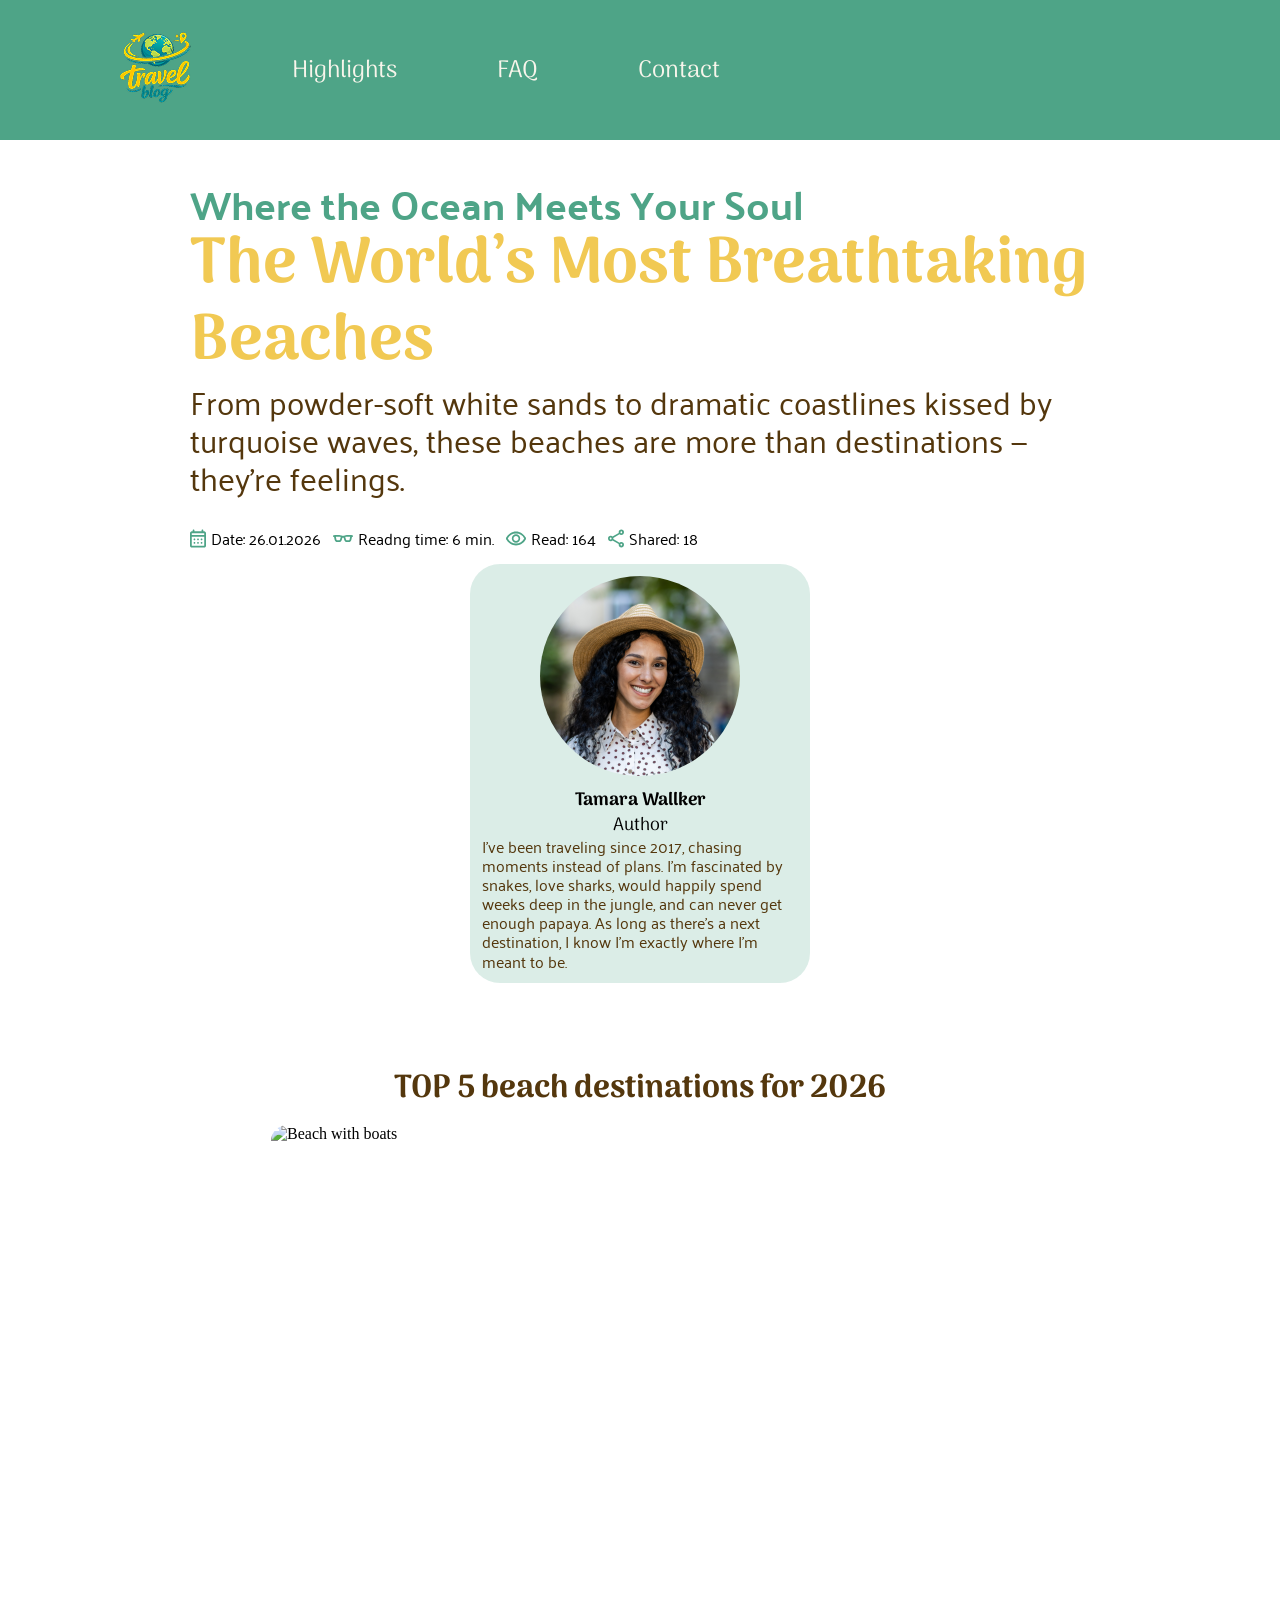
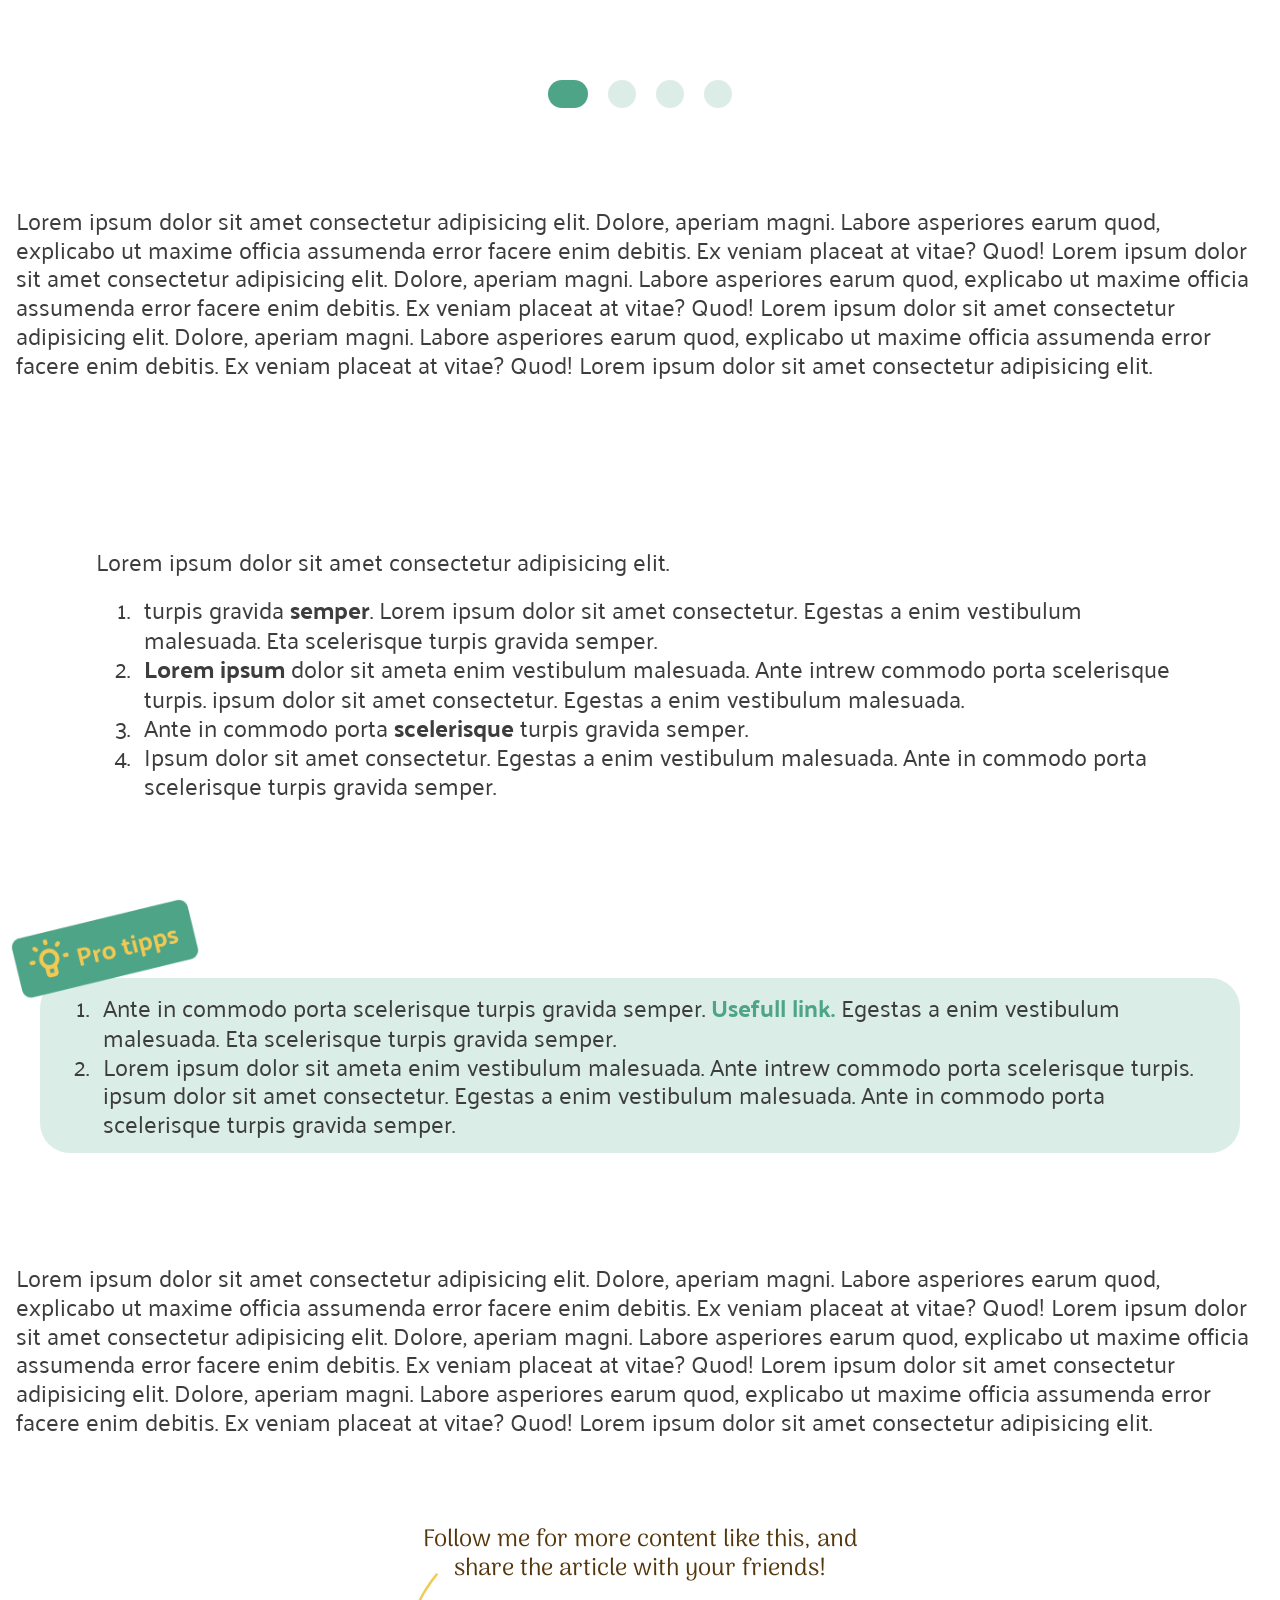
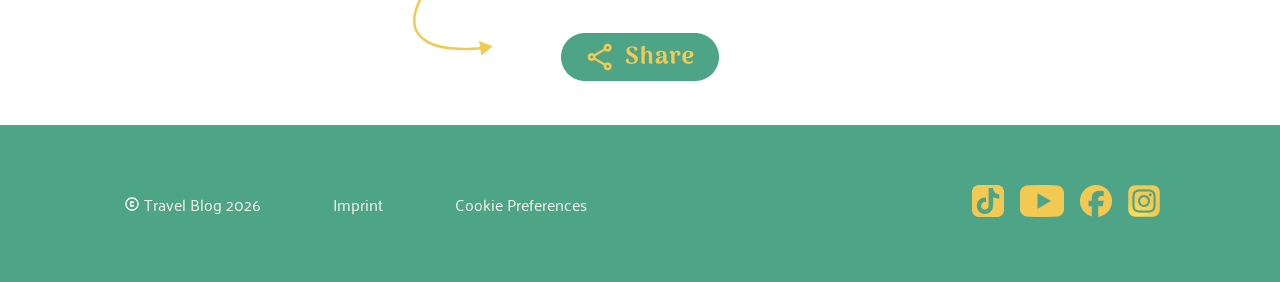
==== commit c73c9a98: "carousel update" ====
--- a/carousel.html
+++ b/carousel.html
@@ -55,13 +55,13 @@
                     </div>
                 </div>
             </div>
-            <div class="carusel_author">
+            <div class="carousel_author">
                 <div>
                     <img src="./assets/img/author.png" alt="">
                     <h4 class="h4_author">Tamara Wallker</h4>
                 </div>
-                <p class="carusel_author_sub">Author</p>
-                <p class="carusel_author_p">I’ve been traveling since 2017, chasing moments instead of plans. 
+                <p class="carousel_author_sub">Author</p>
+                <p class="carousel_author_p">I’ve been traveling since 2017, chasing moments instead of plans. 
                 I’m fascinated by snakes, love sharks, would happily spend weeks deep in the jungle, and can never get enough papaya. As long as there’s a next destination, I know I’m exactly where I’m meant to be.</p>
             </div>
         </div>
@@ -72,19 +72,19 @@
             <h2>TOP 5 beach destinations for 2026</h2>
             <div class="carousel">
                 <div class="slider_b_element">
-                    <img src="./assets/img/carousel/1.jpg" alt="">
+                    <img src="./assets/img/carousel/beach_lady.jpg" alt="">
                 </div>
                 <div class="slider_b_element">
-                    <img src="./assets/img/carousel/2.jpg" alt="">
+                    <img src="./assets/img/carousel/beach_long.jpg" alt="">
                 </div>
                 <div class="slider_b_element">
-                    <img src="./assets/img/carousel/3.jpg" alt="">
+                    <img src="./assets/img/carousel/beach_two.jpg" alt="">
                 </div>
                 <div class="slider_b_element">
-                    <img src="./assets/img/carousel/4.jpg" alt="">
+                    <img src="./assets/img/carousel/blue_water.jpg" alt="">
                 </div>
                 <div class="slider_b_element">
-                    <img src="./assets/img/carousel/5.jpg" alt="">
+                    <img src="./assets/img/carousel/island.jpg" alt="">
                 </div>
             </div>
             <div class="headline_highlights">
@@ -96,10 +96,10 @@
                 <input type="radio" name="foto" id="img4" />
 
                 <div class="bilder-ebene">
-                    <img src="./assets/img/carousel/1.jpg" class="pic1" alt="Beach with boats" />
-                    <img src="./assets/img/carousel/2.jpg" class="pic2" alt="cityview copenhagen" />
-                    <img src="./assets/img/carousel/3.jpg" class="pic3" alt="citybirdview pattaya" />
-                    <img src="./assets/img/carousel/4.jpg" class="pic4" alt="picture from mountain" />
+                    <img src="./assets/img/carousel/beach_lady.jpg" class="pic1" alt="Beach with boats" />
+                    <img src="./assets/img/carousel/beach_long.jpg" class="pic2" alt="cityview copenhagen" />
+                    <img src="./assets/img/carousel/beach_two.jpg" class="pic3" alt="citybirdview pattaya" />
+                    <img src="./assets/img/carousel/island.jpg" class="pic4" alt="picture from mountain" />
                 </div>
 
                 <div class="controls">
--- a/assets/style/carousel.css
+++ b/assets/style/carousel.css
@@ -84,7 +84,7 @@
      font-weight: 400;
      line-height: 1.2;
 }
-.carusel_author {
+.carousel_author {
     display: flex;
     flex-direction: column;
     justify-content: center;
@@ -95,14 +95,14 @@
     background-color: rgba(78, 164, 135, 0.2);
     border-radius: 30px;
 }
-.carusel_author_p {
+.carousel_author_p {
     font-family: 'Palanquin';
     font-size: 1rem;
     font-weight: 400;
     line-height: 1.2;
     color: var(--font-color-gray);
 }
-.carusel_author_sub {
+.carousel_author_sub {
     font-family: 'Arima';
     font-size: 1.125rem;
     font-weight: 400;
@@ -110,7 +110,7 @@
     text-align: center;
 }
 
-.carusel_author img {
+.carousel_author img {
     width: 200px;
     height: 200px;
     border-radius: 50%;
@@ -406,6 +406,9 @@
     .subscription {
          padding: 40px max(16px, calc(50% - 720px));
     }
+    .bilder-ebene img {
+        width: 150%;
+    }
 
     .slider_description {
         width: 440px;
@@ -439,13 +442,22 @@
         padding-left: 16px;
         padding-right: 16px;
     }
-    .carusel_author {
-        width: 100%;
+    .carousel_author {
+        width: 340px;
         font-size: 2.5rem;
     }
 }
 
 @media screen and (min-width: 300px) and (max-width: 789px) {
+    .carousel {
+        display: none;
+    }
+    main {
+         padding: 40px max(16px, calc(50% - 720px));
+    }
+    .subscription {
+         padding: 40px max(16px, calc(50% - 720px));
+    }
     .slider_description {
         width: 240px;
         height: 280px;
@@ -482,8 +494,8 @@
     .list {
         padding: 40px 10px;
     }
-    .carusel_author {
-        width: 100%;
+    .carousel_author {
+        width: 340px;
         font-size: 2.5rem;
     }
     .overline {
@@ -498,4 +510,7 @@
     h2 {
         font-size: 1.125rem;
     }
+    .bilder-ebene img {
+        width: 110%;
+    }
 }
--- a/assets/style/video.css
+++ b/assets/style/video.css
@@ -333,6 +333,9 @@
     padding: 70px 35px;
   }
 
+  .video_heading_text h1 {
+    font-size: 2.5rem;
+  }
   .video_heading {
     flex-direction: column;
     align-items: center;
@@ -655,13 +658,13 @@
   }
 }
 
-@media screen and (min-width: 1445px) {
+@media screen and (min-width: 1550px) {
   .video_main {
     padding: 80px max(120px, calc(50% - 720px));
   }
 
 .video_tipps_textbox img {
   top: -40px;
-  left: 60px;
-}
-}
+  left: 30px;
+}
+}
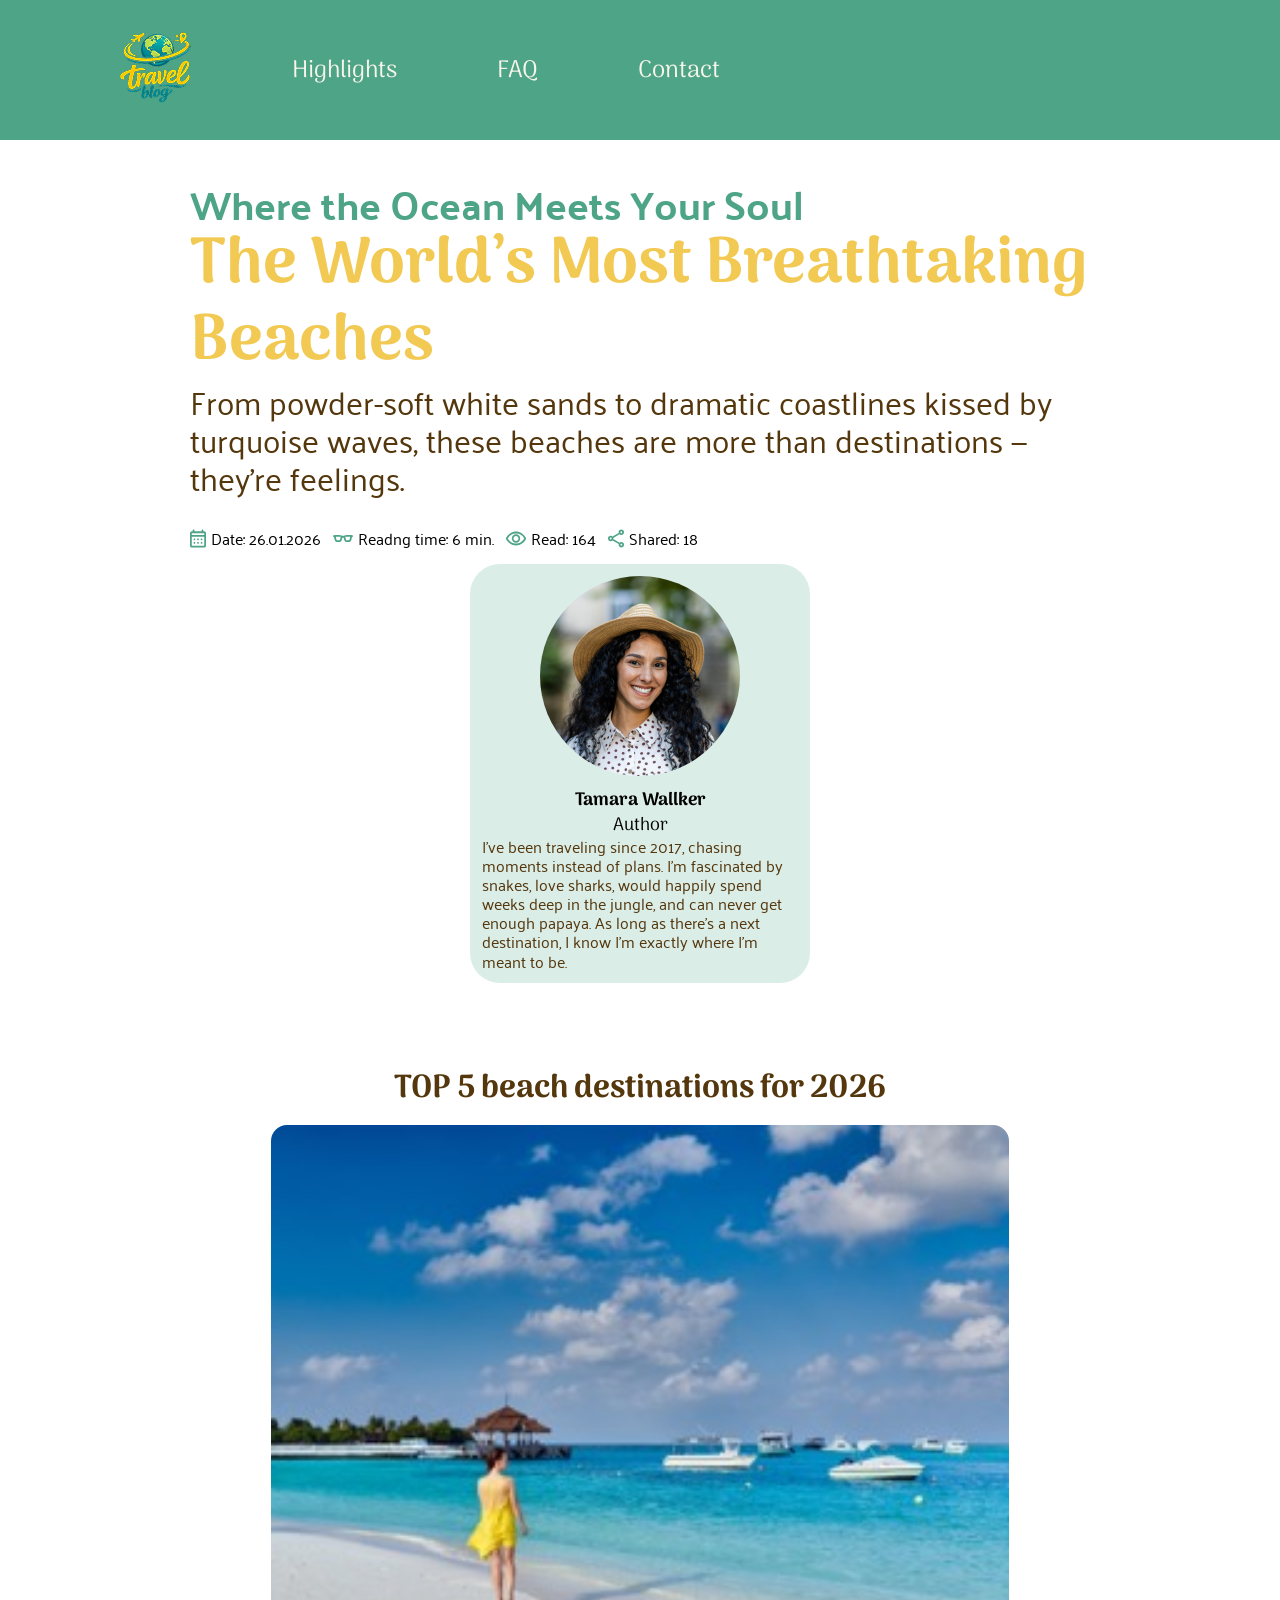
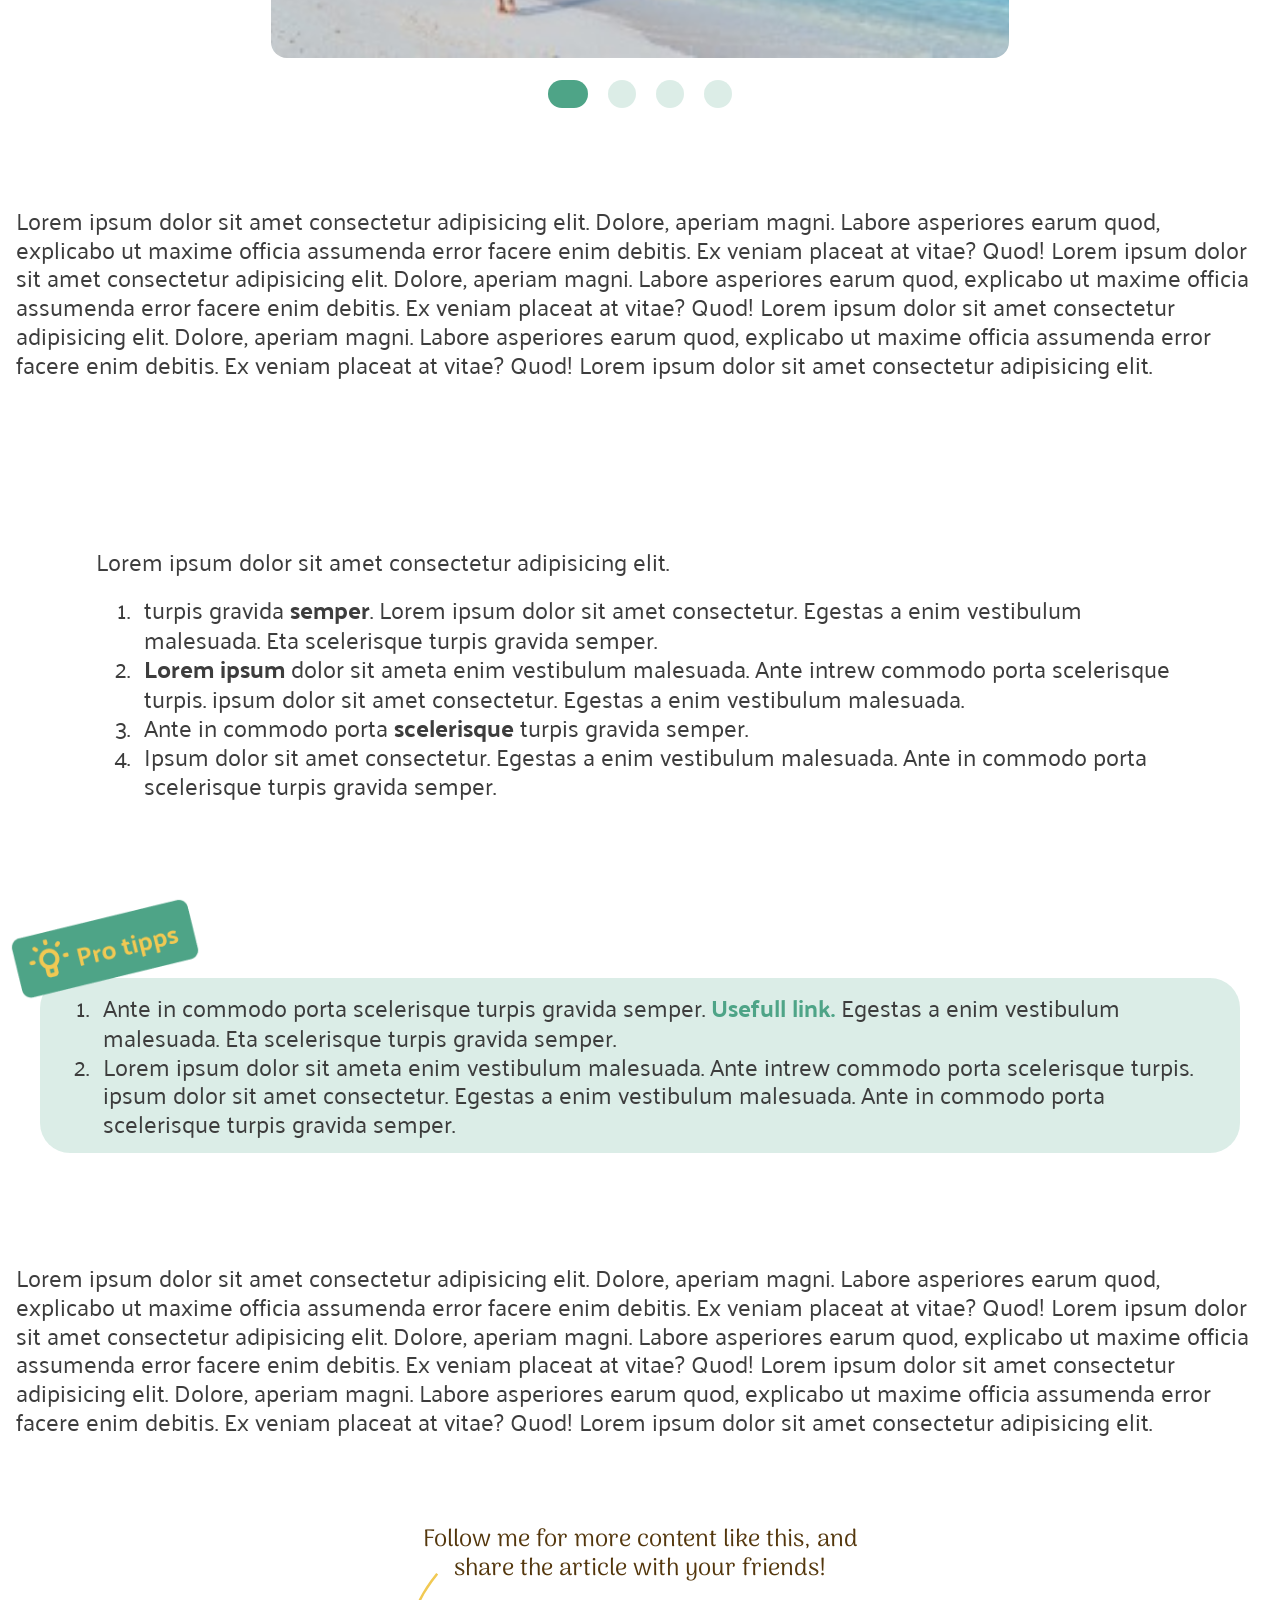
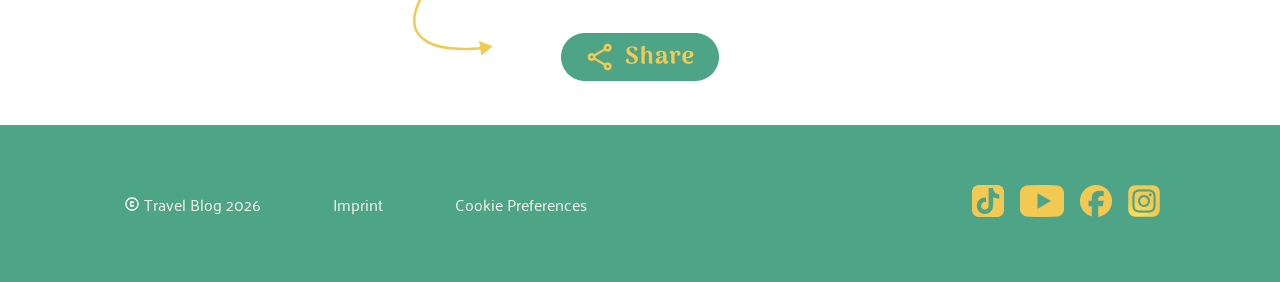
==== commit 8228364e: "picture compr" ====
--- a/carousel.html
+++ b/carousel.html
@@ -72,19 +72,19 @@
             <h2>TOP 5 beach destinations for 2026</h2>
             <div class="carousel">
                 <div class="slider_b_element">
-                    <img src="./assets/img/carousel/beach_lady.jpg" alt="">
+                    <img src="./assets/img/carousel/beach_lady.jpeg" alt="">
                 </div>
                 <div class="slider_b_element">
-                    <img src="./assets/img/carousel/beach_long.jpg" alt="">
+                    <img src="./assets/img/carousel/beach_long.jpeg" alt="">
                 </div>
                 <div class="slider_b_element">
-                    <img src="./assets/img/carousel/beach_two.jpg" alt="">
+                    <img src="./assets/img/carousel/beach_two.jpeg" alt="">
                 </div>
                 <div class="slider_b_element">
-                    <img src="./assets/img/carousel/blue_water.jpg" alt="">
+                    <img src="./assets/img/carousel/blue_water.jpeg" alt="">
                 </div>
                 <div class="slider_b_element">
-                    <img src="./assets/img/carousel/island.jpg" alt="">
+                    <img src="./assets/img/carousel/island.jpeg" alt="">
                 </div>
             </div>
             <div class="headline_highlights">
@@ -96,10 +96,10 @@
                 <input type="radio" name="foto" id="img4" />
 
                 <div class="bilder-ebene">
-                    <img src="./assets/img/carousel/beach_lady.jpg" class="pic1" alt="Beach with boats" />
-                    <img src="./assets/img/carousel/beach_long.jpg" class="pic2" alt="cityview copenhagen" />
-                    <img src="./assets/img/carousel/beach_two.jpg" class="pic3" alt="citybirdview pattaya" />
-                    <img src="./assets/img/carousel/island.jpg" class="pic4" alt="picture from mountain" />
+                    <img src="./assets/img/carousel/beach_lady.jpeg" class="pic1" alt="Beach with boats" />
+                    <img src="./assets/img/carousel/beach_long.jpeg" class="pic2" alt="cityview copenhagen" />
+                    <img src="./assets/img/carousel/beach_two.jpeg" class="pic3" alt="citybirdview pattaya" />
+                    <img src="./assets/img/carousel/island.jpeg" class="pic4" alt="picture from mountain" />
                 </div>
 
                 <div class="controls">
--- a/assets/style/video.css
+++ b/assets/style/video.css
@@ -336,6 +336,7 @@
   .video_heading_text h1 {
     font-size: 2.5rem;
   }
+
   .video_heading {
     flex-direction: column;
     align-items: center;
@@ -482,7 +483,7 @@
     max-width: 300px;
   }
 
-  .video_heading_about h3 {
+  /* .video_heading_about h3 {
     font-size: 16px;
   }
 
@@ -493,7 +494,7 @@
   .video_heading_about p {
     font-size: 16px;
     text-align: center;
-  }
+  } */
 
   .video_play {
     display: flex;
